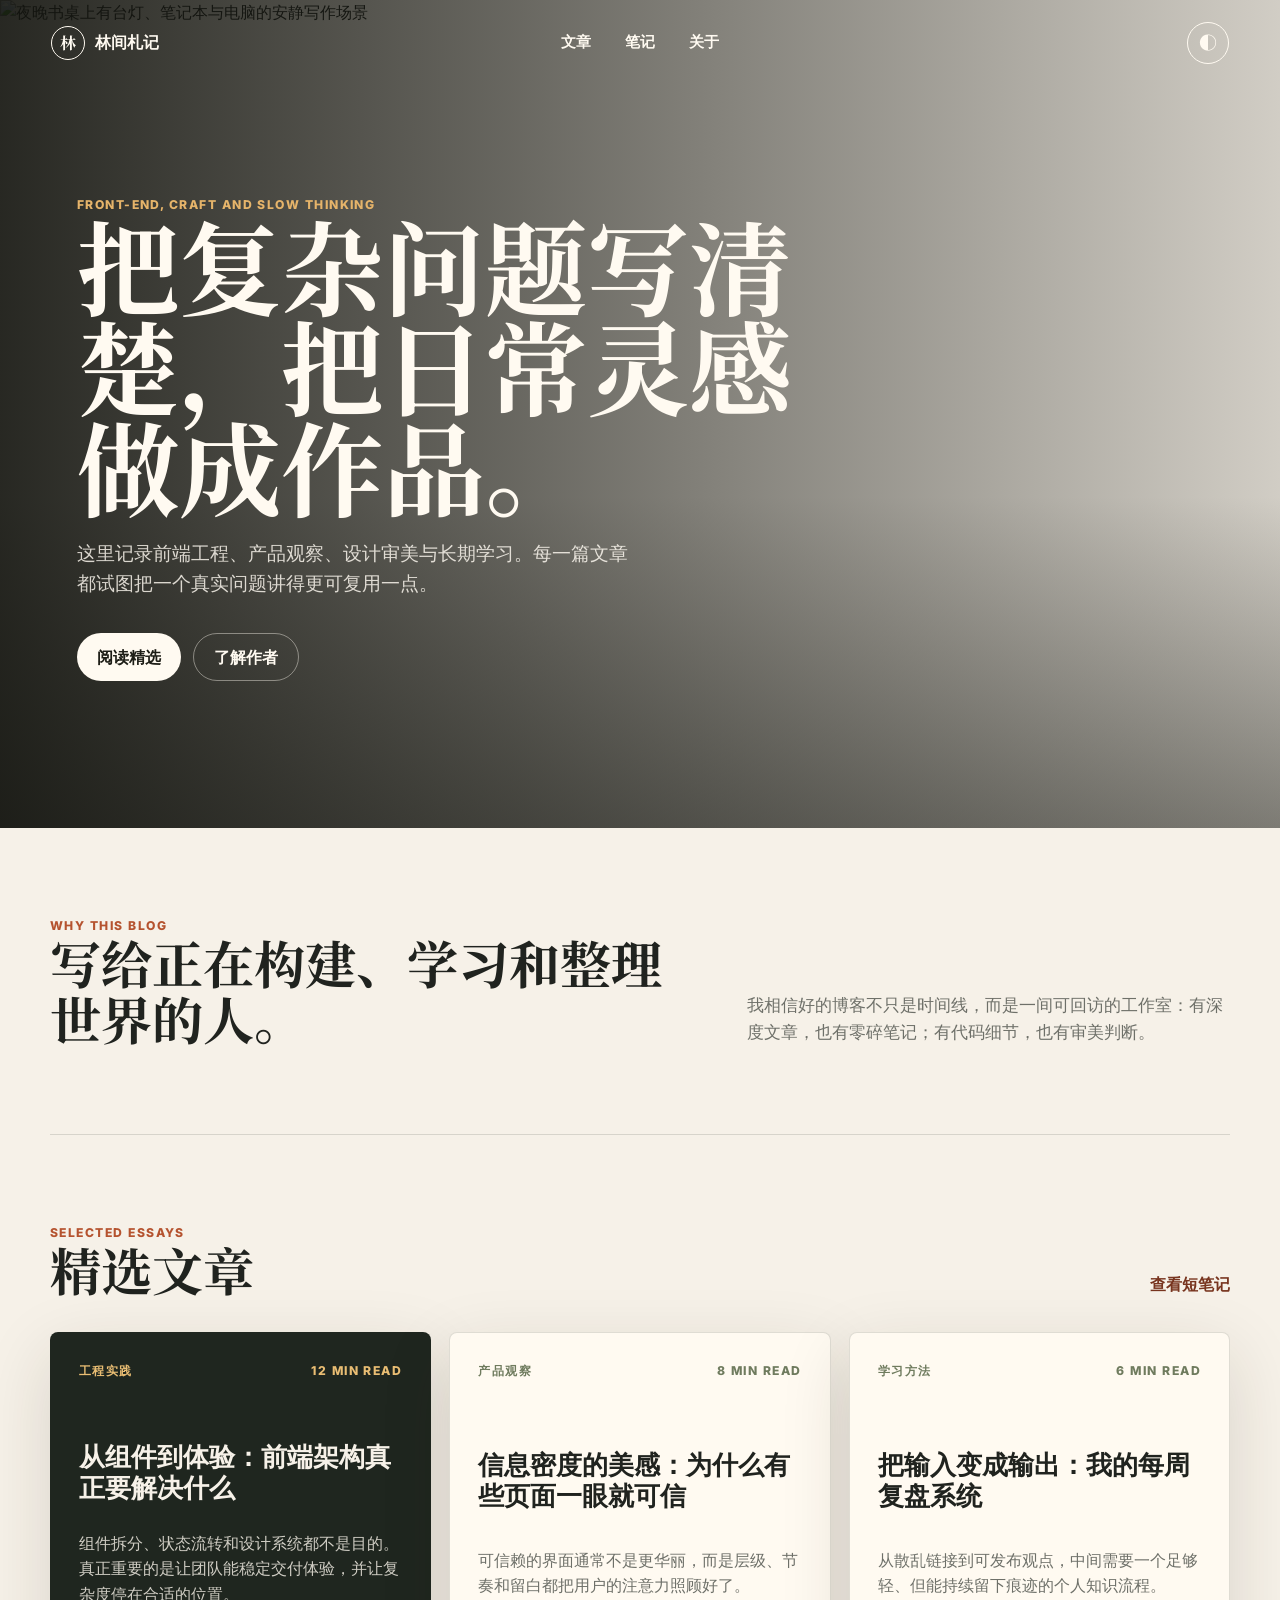
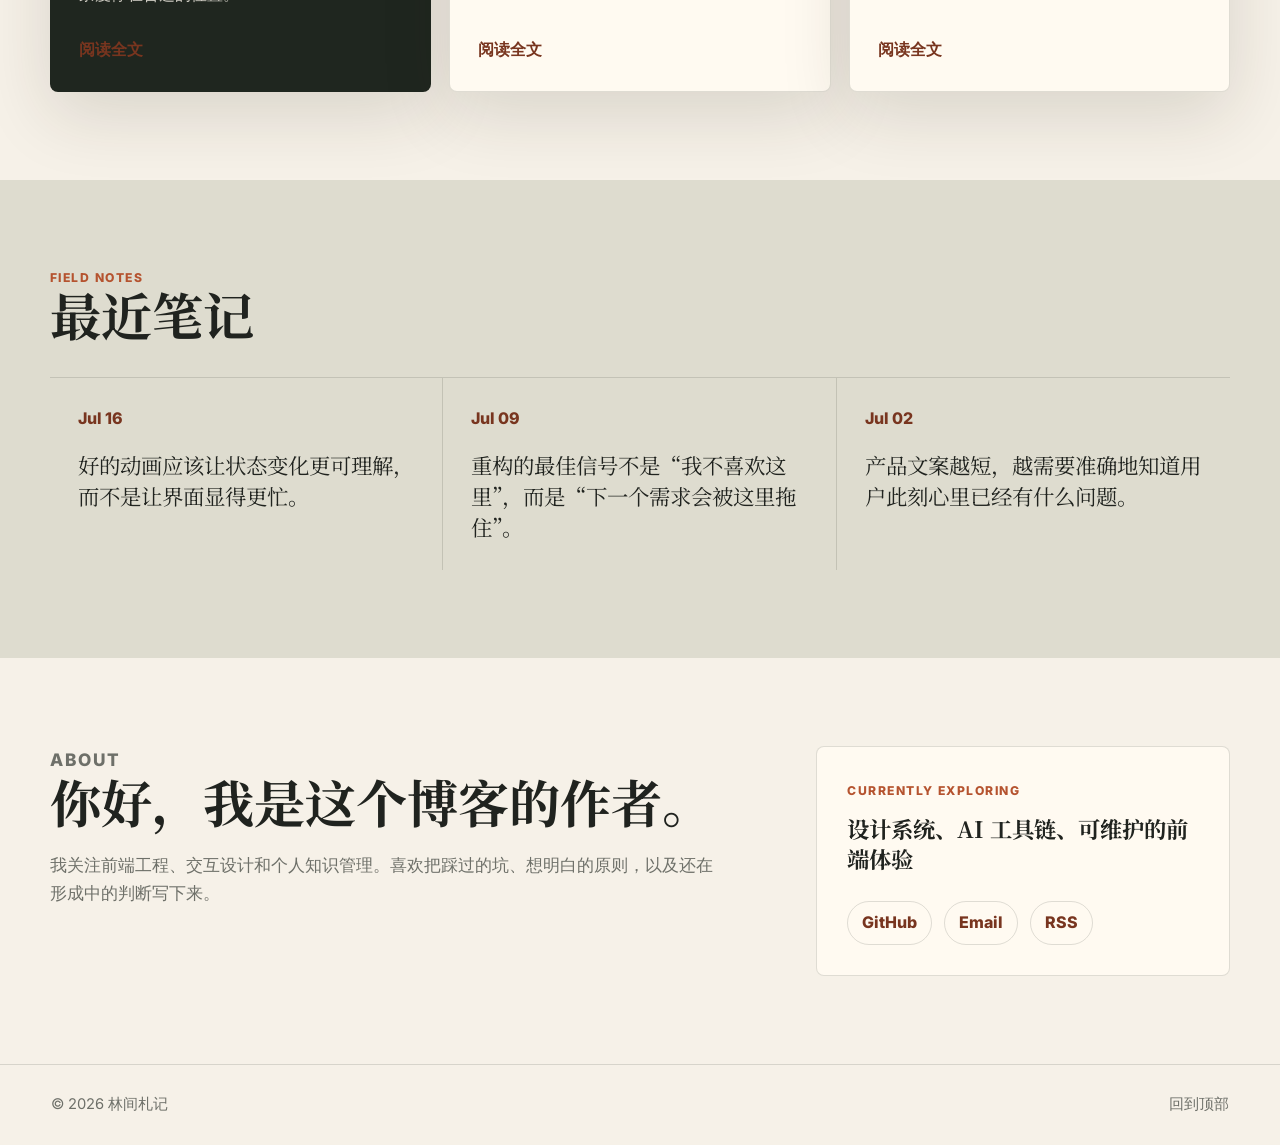
==== index.html @ b43767ec "Add blog homepage" ====
<!doctype html>
<html lang="zh-CN" data-theme="light">
  <head>
    <meta charset="UTF-8" />
    <meta name="viewport" content="width=device-width, initial-scale=1.0" />
    <meta name="description" content="&#19968;&#20010;&#20851;&#27880;&#21069;&#31471;&#12289;&#20135;&#21697;&#24605;&#32771;&#19982;&#38271;&#26399;&#20889;&#20316;&#30340;&#20010;&#20154;&#21338;&#23458;&#39318;&#39029;&#12290;" />
    <title>&#26519;&#38388;&#26413;&#35760; | &#20010;&#20154;&#21338;&#23458;</title>
    <link rel="preconnect" href="https://fonts.googleapis.com" />
    <link rel="preconnect" href="https://fonts.gstatic.com" crossorigin />
    <link href="https://fonts.googleapis.com/css2?family=Noto+Serif+SC:wght@500;700&family=Inter:wght@400;500;600;700;800&display=swap" rel="stylesheet" />
    <link rel="stylesheet" href="styles.css" />
  </head>
  <body>
    <header class="site-header">
      <a class="brand" href="#top" aria-label="&#36820;&#22238;&#39318;&#39029;">
        <span class="brand-mark">&#26519;</span>
        <span>&#26519;&#38388;&#26413;&#35760;</span>
      </a>
      <nav class="site-nav" aria-label="&#20027;&#23548;&#33322;">
        <a href="#writing">&#25991;&#31456;</a>
        <a href="#notes">&#31508;&#35760;</a>
        <a href="#about">&#20851;&#20110;</a>
      </nav>
      <button class="theme-toggle" type="button" aria-label="&#20999;&#25442;&#28145;&#27973;&#33394;&#20027;&#39064;">
        <span class="theme-icon" aria-hidden="true">&#9680;</span>
      </button>
    </header>

    <main id="top">
      <section class="hero" aria-labelledby="hero-title">
        <img class="hero-image" src="assets/hero-writing-studio.png" alt="&#22812;&#26202;&#20070;&#26700;&#19978;&#26377;&#21488;&#28783;&#12289;&#31508;&#35760;&#26412;&#19982;&#30005;&#33041;&#30340;&#23433;&#38745;&#20889;&#20316;&#22330;&#26223;" />
        <div class="hero-overlay"></div>
        <div class="hero-content">
          <p class="eyebrow">Front-end, craft and slow thinking</p>
          <h1 id="hero-title">&#25226;&#22797;&#26434;&#38382;&#39064;&#20889;&#28165;&#26970;&#65292;&#25226;&#26085;&#24120;&#28789;&#24863;&#20570;&#25104;&#20316;&#21697;&#12290;</h1>
          <p class="hero-copy">&#36825;&#37324;&#35760;&#24405;&#21069;&#31471;&#24037;&#31243;&#12289;&#20135;&#21697;&#35266;&#23519;&#12289;&#35774;&#35745;&#23457;&#32654;&#19982;&#38271;&#26399;&#23398;&#20064;&#12290;&#27599;&#19968;&#31687;&#25991;&#31456;&#37117;&#35797;&#22270;&#25226;&#19968;&#20010;&#30495;&#23454;&#38382;&#39064;&#35762;&#24471;&#26356;&#21487;&#22797;&#29992;&#19968;&#28857;&#12290;</p>
          <div class="hero-actions" aria-label="&#20027;&#35201;&#25805;&#20316;">
            <a class="button button-primary" href="#writing">&#38405;&#35835;&#31934;&#36873;</a>
            <a class="button button-secondary" href="#about">&#20102;&#35299;&#20316;&#32773;</a>
          </div>
        </div>
      </section>

      <section class="section intro-grid" aria-label="&#21338;&#23458;&#27010;&#35272;">
        <div>
          <p class="section-kicker">Why this blog</p>
          <h2>&#20889;&#32473;&#27491;&#22312;&#26500;&#24314;&#12289;&#23398;&#20064;&#21644;&#25972;&#29702;&#19990;&#30028;&#30340;&#20154;&#12290;</h2>
        </div>
        <p>&#25105;&#30456;&#20449;&#22909;&#30340;&#21338;&#23458;&#19981;&#21482;&#26159;&#26102;&#38388;&#32447;&#65292;&#32780;&#26159;&#19968;&#38388;&#21487;&#22238;&#35775;&#30340;&#24037;&#20316;&#23460;&#65306;&#26377;&#28145;&#24230;&#25991;&#31456;&#65292;&#20063;&#26377;&#38646;&#30862;&#31508;&#35760;&#65307;&#26377;&#20195;&#30721;&#32454;&#33410;&#65292;&#20063;&#26377;&#23457;&#32654;&#21028;&#26029;&#12290;</p>
      </section>

      <section class="section" id="writing" aria-labelledby="writing-title">
        <div class="section-heading">
          <div>
            <p class="section-kicker">Selected essays</p>
            <h2 id="writing-title">&#31934;&#36873;&#25991;&#31456;</h2>
          </div>
          <a class="text-link" href="#notes">&#26597;&#30475;&#30701;&#31508;&#35760;</a>
        </div>

        <div class="post-grid">
          <article class="post-card featured-post">
            <div class="post-meta"><span>&#24037;&#31243;&#23454;&#36341;</span><span>12 min read</span></div>
            <h3>&#20174;&#32452;&#20214;&#21040;&#20307;&#39564;&#65306;&#21069;&#31471;&#26550;&#26500;&#30495;&#27491;&#35201;&#35299;&#20915;&#20160;&#20040;</h3>
            <p>&#32452;&#20214;&#25286;&#20998;&#12289;&#29366;&#24577;&#27969;&#36716;&#21644;&#35774;&#35745;&#31995;&#32479;&#37117;&#19981;&#26159;&#30446;&#30340;&#12290;&#30495;&#27491;&#37325;&#35201;&#30340;&#26159;&#35753;&#22242;&#38431;&#33021;&#31283;&#23450;&#20132;&#20184;&#20307;&#39564;&#65292;&#24182;&#35753;&#22797;&#26434;&#24230;&#20572;&#22312;&#21512;&#36866;&#30340;&#20301;&#32622;&#12290;</p>
            <a href="#" aria-label="&#38405;&#35835;&#65306;&#20174;&#32452;&#20214;&#21040;&#20307;&#39564;">&#38405;&#35835;&#20840;&#25991;</a>
          </article>

          <article class="post-card">
            <div class="post-meta"><span>&#20135;&#21697;&#35266;&#23519;</span><span>8 min read</span></div>
            <h3>&#20449;&#24687;&#23494;&#24230;&#30340;&#32654;&#24863;&#65306;&#20026;&#20160;&#20040;&#26377;&#20123;&#39029;&#38754;&#19968;&#30524;&#23601;&#21487;&#20449;</h3>
            <p>&#21487;&#20449;&#36182;&#30340;&#30028;&#38754;&#36890;&#24120;&#19981;&#26159;&#26356;&#21326;&#20029;&#65292;&#32780;&#26159;&#23618;&#32423;&#12289;&#33410;&#22863;&#21644;&#30041;&#30333;&#37117;&#25226;&#29992;&#25143;&#30340;&#27880;&#24847;&#21147;&#29031;&#39038;&#22909;&#20102;&#12290;</p>
            <a href="#" aria-label="&#38405;&#35835;&#65306;&#20449;&#24687;&#23494;&#24230;&#30340;&#32654;&#24863;">&#38405;&#35835;&#20840;&#25991;</a>
          </article>

          <article class="post-card">
            <div class="post-meta"><span>&#23398;&#20064;&#26041;&#27861;</span><span>6 min read</span></div>
            <h3>&#25226;&#36755;&#20837;&#21464;&#25104;&#36755;&#20986;&#65306;&#25105;&#30340;&#27599;&#21608;&#22797;&#30424;&#31995;&#32479;</h3>
            <p>&#20174;&#25955;&#20081;&#38142;&#25509;&#21040;&#21487;&#21457;&#24067;&#35266;&#28857;&#65292;&#20013;&#38388;&#38656;&#35201;&#19968;&#20010;&#36275;&#22815;&#36731;&#12289;&#20294;&#33021;&#25345;&#32493;&#30041;&#19979;&#30165;&#36857;&#30340;&#20010;&#20154;&#30693;&#35782;&#27969;&#31243;&#12290;</p>
            <a href="#" aria-label="&#38405;&#35835;&#65306;&#25226;&#36755;&#20837;&#21464;&#25104;&#36755;&#20986;">&#38405;&#35835;&#20840;&#25991;</a>
          </article>
        </div>
      </section>

      <section class="section notes-band" id="notes" aria-labelledby="notes-title">
        <div class="section-heading"><div><p class="section-kicker">Field notes</p><h2 id="notes-title">&#26368;&#36817;&#31508;&#35760;</h2></div></div>
        <div class="notes-list">
          <article><time datetime="2026-07-16">Jul 16</time><p>&#22909;&#30340;&#21160;&#30011;&#24212;&#35813;&#35753;&#29366;&#24577;&#21464;&#21270;&#26356;&#21487;&#29702;&#35299;&#65292;&#32780;&#19981;&#26159;&#35753;&#30028;&#38754;&#26174;&#24471;&#26356;&#24537;&#12290;</p></article>
          <article><time datetime="2026-07-09">Jul 09</time><p>&#37325;&#26500;&#30340;&#26368;&#20339;&#20449;&#21495;&#19981;&#26159;&#8220;&#25105;&#19981;&#21916;&#27426;&#36825;&#37324;&#8221;&#65292;&#32780;&#26159;&#8220;&#19979;&#19968;&#20010;&#38656;&#27714;&#20250;&#34987;&#36825;&#37324;&#25302;&#20303;&#8221;&#12290;</p></article>
          <article><time datetime="2026-07-02">Jul 02</time><p>&#20135;&#21697;&#25991;&#26696;&#36234;&#30701;&#65292;&#36234;&#38656;&#35201;&#20934;&#30830;&#22320;&#30693;&#36947;&#29992;&#25143;&#27492;&#21051;&#24515;&#37324;&#24050;&#32463;&#26377;&#20160;&#20040;&#38382;&#39064;&#12290;</p></article>
        </div>
      </section>

      <section class="section about" id="about" aria-labelledby="about-title">
        <div>
          <p class="section-kicker">About</p>
          <h2 id="about-title">&#20320;&#22909;&#65292;&#25105;&#26159;&#36825;&#20010;&#21338;&#23458;&#30340;&#20316;&#32773;&#12290;</h2>
          <p>&#25105;&#20851;&#27880;&#21069;&#31471;&#24037;&#31243;&#12289;&#20132;&#20114;&#35774;&#35745;&#21644;&#20010;&#20154;&#30693;&#35782;&#31649;&#29702;&#12290;&#21916;&#27426;&#25226;&#36393;&#36807;&#30340;&#22353;&#12289;&#24819;&#26126;&#30333;&#30340;&#21407;&#21017;&#65292;&#20197;&#21450;&#36824;&#22312;&#24418;&#25104;&#20013;&#30340;&#21028;&#26029;&#20889;&#19979;&#26469;&#12290;</p>
        </div>
        <aside class="profile-panel" aria-label="&#20316;&#32773;&#20449;&#24687;">
          <div><span class="profile-label">Currently exploring</span><strong>&#35774;&#35745;&#31995;&#32479;&#12289;AI &#24037;&#20855;&#38142;&#12289;&#21487;&#32500;&#25252;&#30340;&#21069;&#31471;&#20307;&#39564;</strong></div>
          <div class="social-row"><a href="#">GitHub</a><a href="#">Email</a><a href="#">RSS</a></div>
        </aside>
      </section>
    </main>

    <footer class="site-footer"><span>&copy; 2026 &#26519;&#38388;&#26413;&#35760;</span><a href="#top">&#22238;&#21040;&#39030;&#37096;</a></footer>
    <script src="script.js"></script>
  </body>
</html>
---- styles.css ----
:root {
  color-scheme: light;
  --bg: #f6f1e8;
  --surface: #fffaf1;
  --surface-strong: #1f261f;
  --text: #20231f;
  --muted: #6e7069;
  --line: rgba(32, 35, 31, 0.14);
  --accent: #b5532f;
  --accent-strong: #78351f;
  --sage: #6f7b5e;
  --gold: #c3974b;
  --shadow: 0 22px 70px rgba(44, 34, 22, 0.14);
  --font-sans: Inter, system-ui, -apple-system, BlinkMacSystemFont, "Segoe UI", sans-serif;
  --font-serif: "Noto Serif SC", "Songti SC", serif;
}

[data-theme="dark"] {
  color-scheme: dark;
  --bg: #151711;
  --surface: #20231b;
  --surface-strong: #f7efdf;
  --text: #f4efe5;
  --muted: #b5b0a5;
  --line: rgba(244, 239, 229, 0.16);
  --accent: #e08658;
  --accent-strong: #f0b384;
  --sage: #9baa84;
  --gold: #d8b161;
  --shadow: 0 22px 70px rgba(0, 0, 0, 0.34);
}

* { box-sizing: border-box; }
html { scroll-behavior: smooth; }
body {
  margin: 0;
  background: var(--bg);
  color: var(--text);
  font-family: var(--font-sans);
  line-height: 1.6;
}
a { color: inherit; text-decoration: none; }

.site-header {
  position: fixed;
  top: 0;
  left: 0;
  z-index: 20;
  display: grid;
  grid-template-columns: 1fr auto 1fr;
  align-items: center;
  width: 100%;
  padding: 22px clamp(20px, 4vw, 56px);
  color: #fffaf1;
  transition: background 180ms ease, border-color 180ms ease, color 180ms ease;
}
.site-header.is-scrolled {
  background: color-mix(in srgb, var(--bg) 88%, transparent);
  border-bottom: 1px solid var(--line);
  color: var(--text);
  backdrop-filter: blur(18px);
}
.brand, .site-nav, .theme-toggle { display: inline-flex; align-items: center; }
.brand { gap: 10px; font-weight: 800; letter-spacing: 0; }
.brand-mark {
  display: grid;
  width: 34px;
  height: 34px;
  place-items: center;
  border: 1px solid currentColor;
  border-radius: 50%;
  font-family: var(--font-serif);
  font-weight: 700;
}
.site-nav {
  gap: clamp(18px, 3vw, 34px);
  justify-self: center;
  font-size: 0.92rem;
  font-weight: 600;
}
.site-nav a, .text-link, .post-card a, .site-footer a { text-underline-offset: 5px; }
.site-nav a:hover, .text-link:hover, .post-card a:hover, .site-footer a:hover { text-decoration: underline; }
.theme-toggle {
  justify-self: end;
  justify-content: center;
  width: 42px;
  height: 42px;
  border: 1px solid currentColor;
  border-radius: 50%;
  background: transparent;
  color: inherit;
  cursor: pointer;
}
.theme-icon { font-size: 1.1rem; }

.hero {
  position: relative;
  min-height: 92vh;
  display: grid;
  align-items: center;
  overflow: hidden;
  padding: 128px clamp(20px, 6vw, 84px) 80px;
}
.hero-image, .hero-overlay { position: absolute; inset: 0; }
.hero-image { width: 100%; height: 100%; object-fit: cover; }
.hero-overlay {
  background:
    linear-gradient(90deg, rgba(17, 18, 13, 0.9), rgba(17, 18, 13, 0.62) 40%, rgba(17, 18, 13, 0.16)),
    linear-gradient(0deg, rgba(17, 18, 13, 0.44), transparent 40%);
}
.hero-content {
  position: relative;
  z-index: 1;
  width: min(760px, 100%);
  color: #fffaf1;
}
.eyebrow, .section-kicker, .post-meta, .profile-label {
  margin: 0;
  color: var(--accent);
  font-size: 0.76rem;
  font-weight: 800;
  letter-spacing: 0.12em;
  text-transform: uppercase;
}
.hero .eyebrow { color: #e6b46a; }
h1, h2, h3, p { margin-top: 0; }
h1 {
  max-width: 720px;
  margin-bottom: 24px;
  font-family: var(--font-serif);
  font-size: clamp(3rem, 8vw, 6.8rem);
  line-height: 0.98;
  letter-spacing: 0;
}
h2 {
  margin-bottom: 0;
  font-family: var(--font-serif);
  font-size: clamp(2rem, 4vw, 3.6rem);
  line-height: 1.08;
  letter-spacing: 0;
}
h3 {
  margin-bottom: 14px;
  font-size: clamp(1.25rem, 2vw, 1.8rem);
  line-height: 1.2;
  letter-spacing: 0;
}
.hero-copy {
  max-width: 560px;
  margin-bottom: 34px;
  color: rgba(255, 250, 241, 0.82);
  font-size: clamp(1rem, 1.8vw, 1.18rem);
}
.hero-actions { display: flex; flex-wrap: wrap; gap: 12px; }
.button {
  display: inline-flex;
  min-height: 48px;
  align-items: center;
  justify-content: center;
  border-radius: 999px;
  padding: 0 20px;
  font-weight: 800;
}
.button-primary { background: #fffaf1; color: #1d1d16; }
.button-secondary { border: 1px solid rgba(255, 250, 241, 0.42); color: #fffaf1; }

.section {
  width: min(1180px, calc(100% - 40px));
  margin: 0 auto;
  padding: 88px 0;
}
.intro-grid {
  display: grid;
  grid-template-columns: minmax(0, 0.9fr) minmax(280px, 0.7fr);
  gap: clamp(28px, 6vw, 80px);
  align-items: end;
  border-bottom: 1px solid var(--line);
}
.intro-grid p:last-child, .about p {
  margin-bottom: 0;
  color: var(--muted);
  font-size: 1.08rem;
}
.section-heading {
  display: flex;
  align-items: end;
  justify-content: space-between;
  gap: 24px;
  margin-bottom: 34px;
}
.text-link { color: var(--accent-strong); font-weight: 800; }
.post-grid { display: grid; grid-template-columns: repeat(3, minmax(0, 1fr)); gap: 18px; }
.post-card {
  display: flex;
  min-height: 360px;
  flex-direction: column;
  justify-content: space-between;
  border: 1px solid var(--line);
  border-radius: 8px;
  padding: 28px;
  background: var(--surface);
  box-shadow: var(--shadow);
}
.featured-post { background: var(--surface-strong); color: var(--bg); }
.post-meta {
  display: flex;
  justify-content: space-between;
  gap: 16px;
  margin-bottom: 48px;
  color: var(--sage);
}
.featured-post .post-meta, .featured-post a { color: #e9bd73; }
.post-card p { color: var(--muted); }
.featured-post p { color: color-mix(in srgb, var(--bg) 82%, transparent); }
.post-card a { color: var(--accent-strong); font-weight: 800; }

.notes-band {
  width: 100%;
  max-width: none;
  padding-inline: max(20px, calc((100vw - 1180px) / 2));
  background: color-mix(in srgb, var(--sage) 18%, var(--bg));
}
.notes-list { display: grid; grid-template-columns: repeat(3, minmax(0, 1fr)); border-top: 1px solid var(--line); }
.notes-list article { min-height: 190px; padding: 28px; border-right: 1px solid var(--line); }
.notes-list article:last-child { border-right: 0; }
.notes-list time { display: block; margin-bottom: 18px; color: var(--accent-strong); font-weight: 800; }
.notes-list p { margin-bottom: 0; font-family: var(--font-serif); font-size: 1.34rem; line-height: 1.45; }

.about {
  display: grid;
  grid-template-columns: minmax(0, 0.9fr) minmax(320px, 0.55fr);
  gap: clamp(28px, 7vw, 92px);
  align-items: start;
}
.about h2 { margin-bottom: 22px; }
.profile-panel {
  display: grid;
  gap: 28px;
  border: 1px solid var(--line);
  border-radius: 8px;
  padding: 30px;
  background: var(--surface);
}
.profile-panel strong {
  display: block;
  margin-top: 10px;
  font-family: var(--font-serif);
  font-size: 1.4rem;
  line-height: 1.35;
}
.social-row { display: flex; flex-wrap: wrap; gap: 12px; }
.social-row a {
  border: 1px solid var(--line);
  border-radius: 999px;
  padding: 8px 14px;
  color: var(--accent-strong);
  font-weight: 800;
}
.site-footer {
  display: flex;
  justify-content: space-between;
  gap: 20px;
  border-top: 1px solid var(--line);
  padding: 28px clamp(20px, 4vw, 56px);
  color: var(--muted);
  font-size: 0.92rem;
}

@media (max-width: 860px) {
  .site-header { grid-template-columns: 1fr auto; }
  .site-nav { display: none; }
  .hero { min-height: 860px; align-items: end; }
  .hero-overlay {
    background:
      linear-gradient(180deg, rgba(17, 18, 13, 0.18), rgba(17, 18, 13, 0.92) 58%),
      linear-gradient(90deg, rgba(17, 18, 13, 0.72), transparent);
  }
  .intro-grid, .about, .post-grid, .notes-list { grid-template-columns: 1fr; }
  .section { padding: 64px 0; }
  .section-heading { align-items: start; flex-direction: column; }
  .post-card { min-height: 300px; }
  .notes-list article { border-right: 0; border-bottom: 1px solid var(--line); }
  .notes-list article:last-child { border-bottom: 0; }
}

@media (max-width: 560px) {
  .brand span:last-child { display: none; }
  .hero { min-height: 780px; padding-inline: 20px; }
  h1 { font-size: clamp(2.6rem, 14vw, 4.2rem); }
  .button { width: 100%; }
  .site-footer { flex-direction: column; }
}
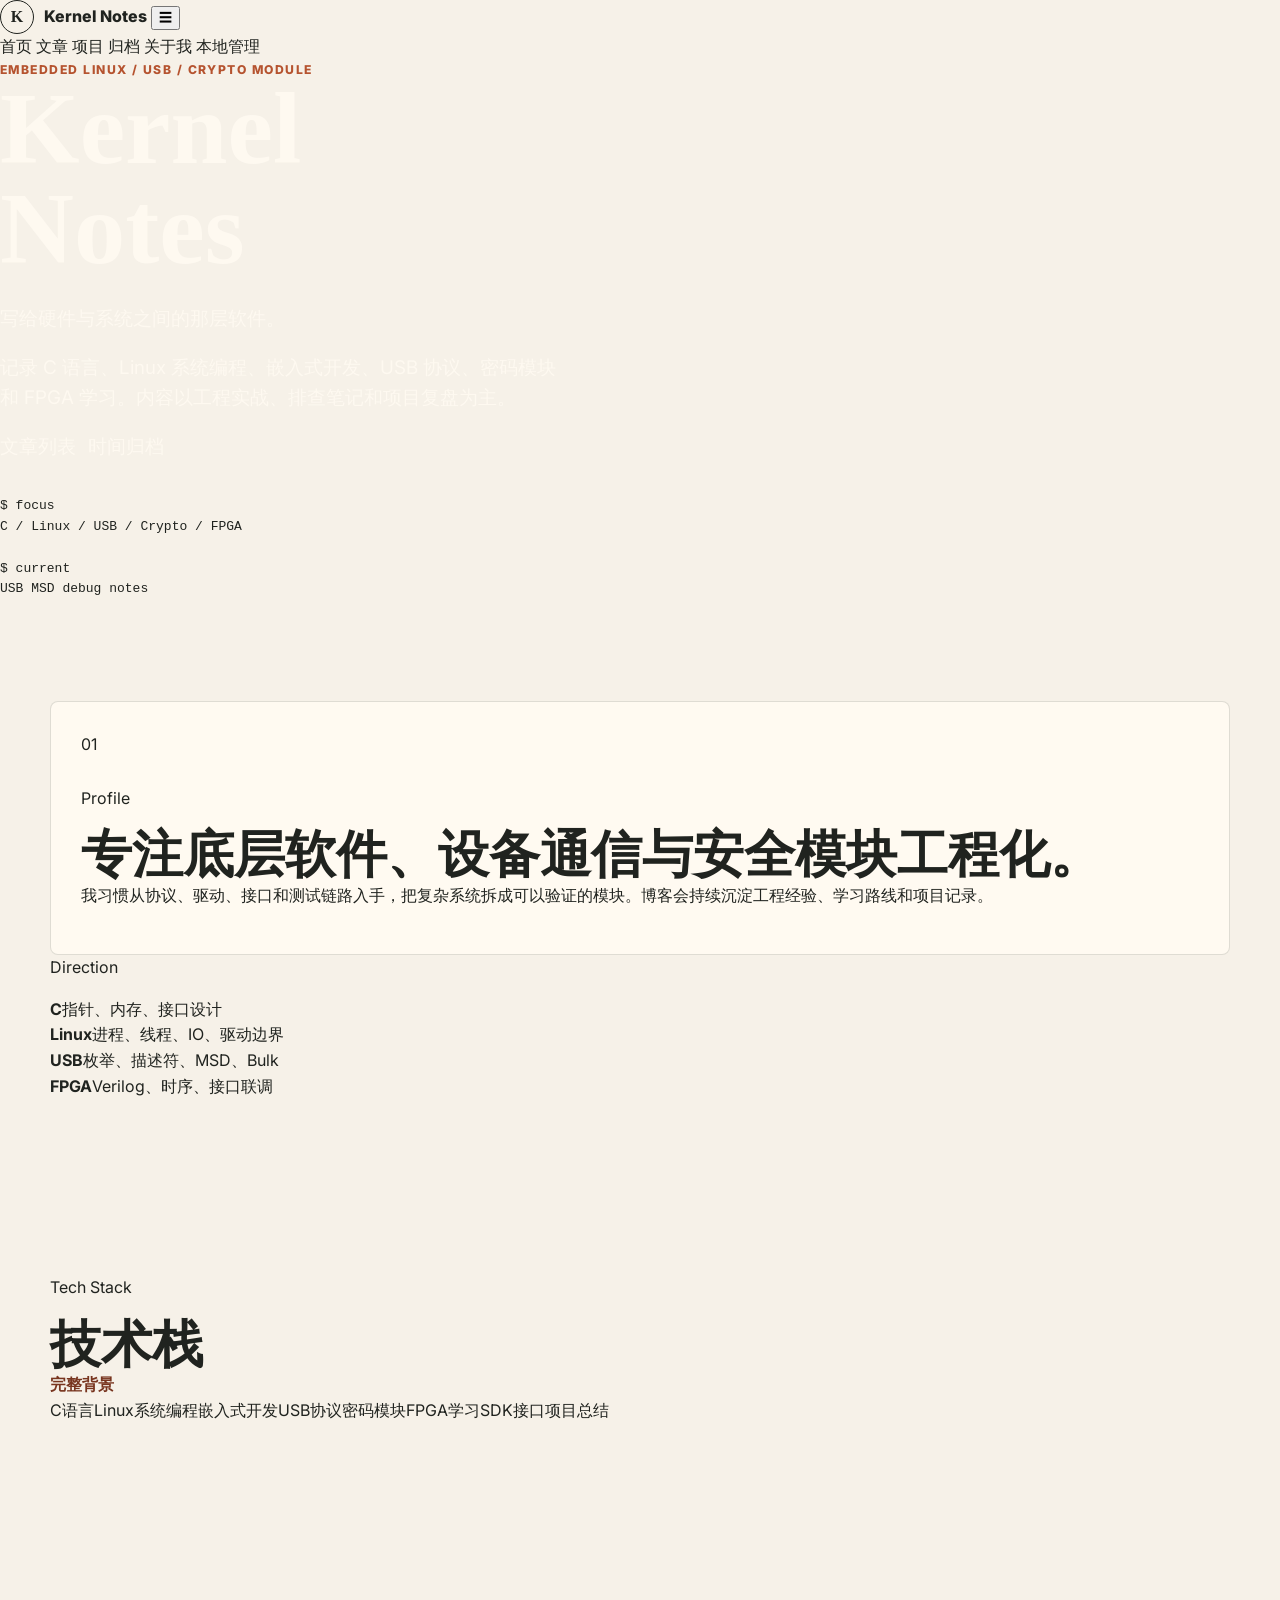
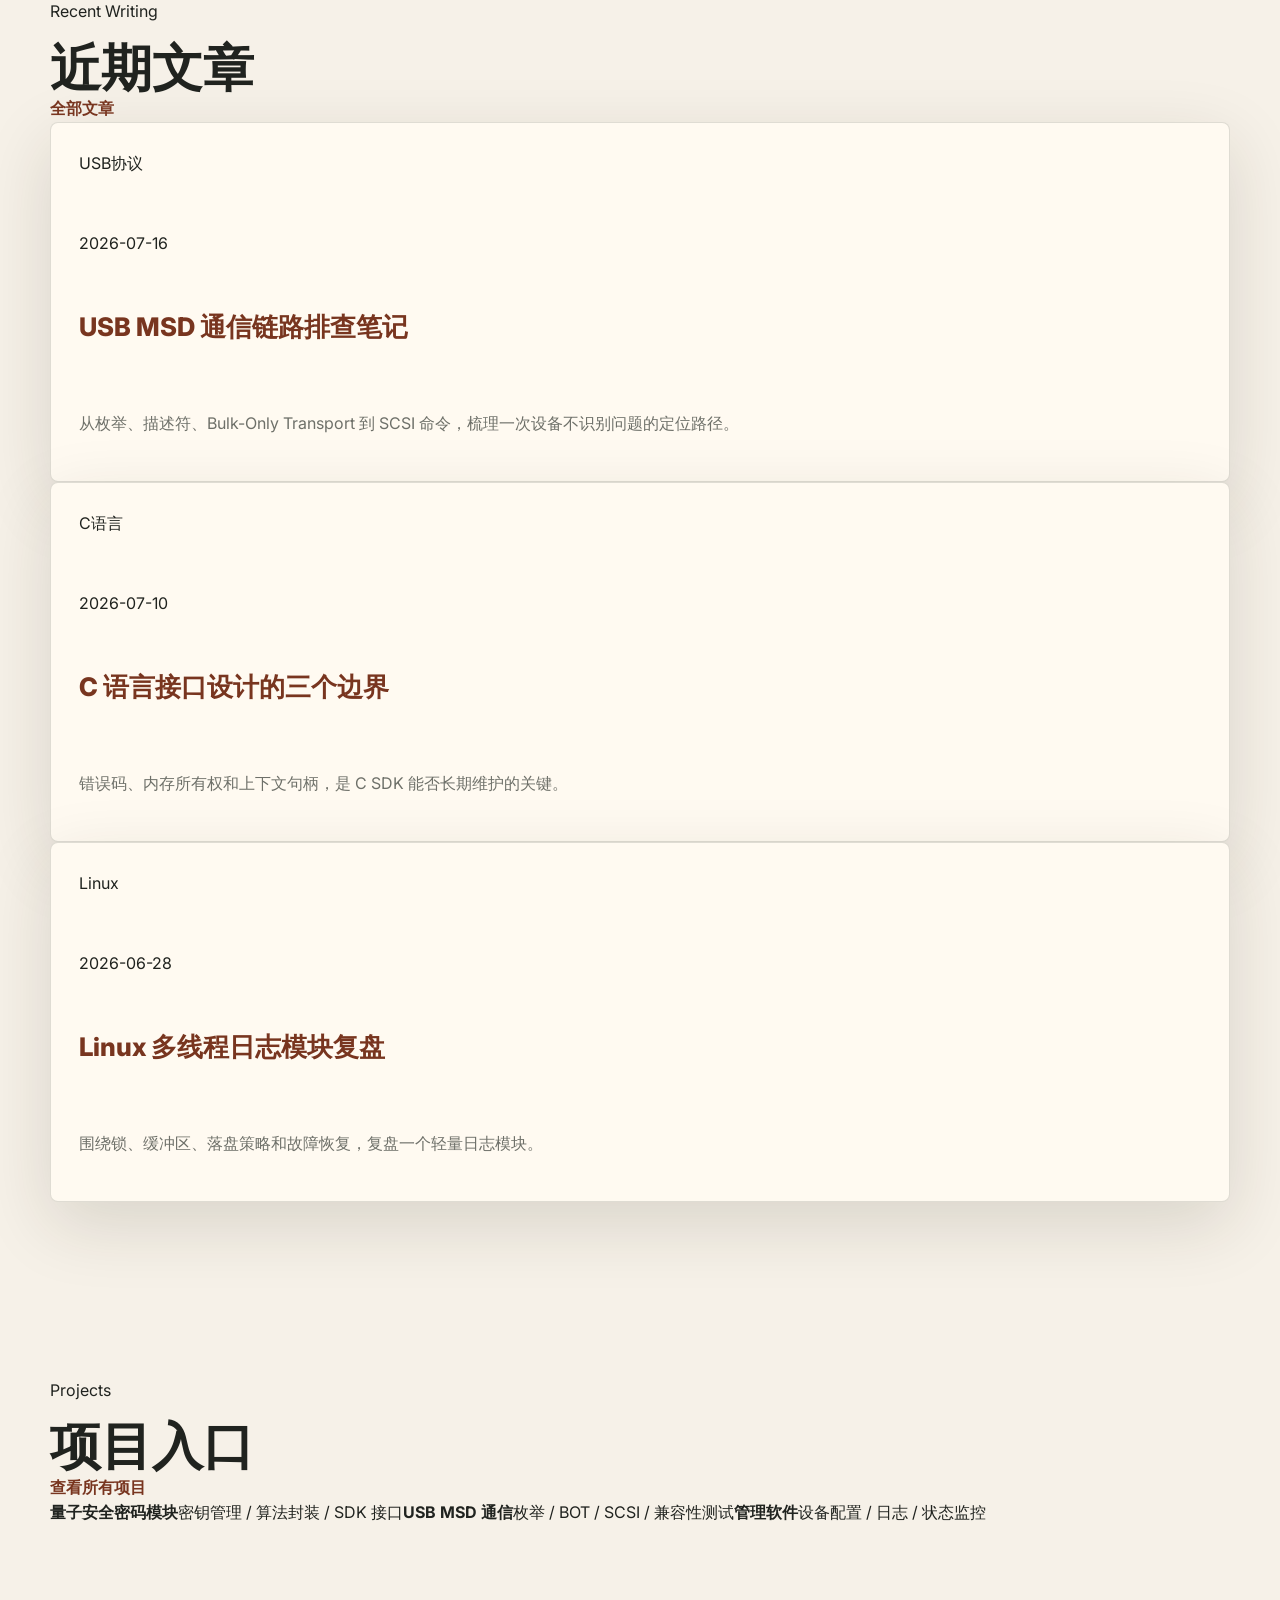
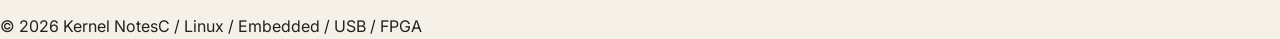
==== commit 785f03aa: "Refine technical blog homepage" ====
--- a/index.html
+++ b/index.html
@@ -1,110 +1,91 @@
 <!doctype html>
-<html lang="zh-CN" data-theme="light">
-  <head>
-    <meta charset="UTF-8" />
-    <meta name="viewport" content="width=device-width, initial-scale=1.0" />
-    <meta name="description" content="&#19968;&#20010;&#20851;&#27880;&#21069;&#31471;&#12289;&#20135;&#21697;&#24605;&#32771;&#19982;&#38271;&#26399;&#20889;&#20316;&#30340;&#20010;&#20154;&#21338;&#23458;&#39318;&#39029;&#12290;" />
-    <title>&#26519;&#38388;&#26413;&#35760; | &#20010;&#20154;&#21338;&#23458;</title>
-    <link rel="preconnect" href="https://fonts.googleapis.com" />
-    <link rel="preconnect" href="https://fonts.gstatic.com" crossorigin />
-    <link href="https://fonts.googleapis.com/css2?family=Noto+Serif+SC:wght@500;700&family=Inter:wght@400;500;600;700;800&display=swap" rel="stylesheet" />
-    <link rel="stylesheet" href="styles.css" />
-  </head>
-  <body>
-    <header class="site-header">
-      <a class="brand" href="#top" aria-label="&#36820;&#22238;&#39318;&#39029;">
-        <span class="brand-mark">&#26519;</span>
-        <span>&#26519;&#38388;&#26413;&#35760;</span>
-      </a>
-      <nav class="site-nav" aria-label="&#20027;&#23548;&#33322;">
-        <a href="#writing">&#25991;&#31456;</a>
-        <a href="#notes">&#31508;&#35760;</a>
-        <a href="#about">&#20851;&#20110;</a>
-      </nav>
-      <button class="theme-toggle" type="button" aria-label="&#20999;&#25442;&#28145;&#27973;&#33394;&#20027;&#39064;">
-        <span class="theme-icon" aria-hidden="true">&#9680;</span>
-      </button>
-    </header>
+<html lang="zh-CN">
+<head>
+  <meta charset="UTF-8" />
+  <meta name="viewport" content="width=device-width, initial-scale=1.0" />
+  <meta name="description" content="&#25216;&#26415;&#22411;&#20010;&#20154;&#21338;&#23458;&#65292;&#35760;&#24405; C&#35821;&#35328;&#12289;Linux&#31995;&#32479;&#32534;&#31243;&#12289;&#23884;&#20837;&#24335;&#24320;&#21457;&#12289;USB&#21327;&#35758;&#12289;&#23494;&#30721;&#27169;&#22359;&#19982; FPGA &#23398;&#20064;&#12290;" />
+  <title>Kernel Notes | &#25216;&#26415;&#22411;&#20010;&#20154;&#21338;&#23458;</title>
+  <link rel="preconnect" href="https://fonts.googleapis.com" />
+  <link rel="preconnect" href="https://fonts.gstatic.com" crossorigin />
+  <link href="https://fonts.googleapis.com/css2?family=Inter:wght@400;500;600;700;800&family=JetBrains+Mono:wght@400;500;700&display=swap" rel="stylesheet" />
+  <link rel="stylesheet" href="styles.css" />
+</head>
+<body>
+  <header class="topbar">
+    <a class="brand" href="index.html" aria-label="Kernel Notes &#39318;&#39029;"><span class="brand-mark">K</span><span>Kernel Notes</span></a>
+    <button class="nav-toggle" type="button" aria-label="&#25171;&#24320;&#23548;&#33322;" data-nav-toggle>&#9776;</button>
+    <nav class="nav" data-nav>
+      <a class="active" href="index.html">&#39318;&#39029;</a>
+      <a href="articles.html">&#25991;&#31456;</a>
+      <a href="projects.html">&#39033;&#30446;</a>
+      <a href="archive.html">&#24402;&#26723;</a>
+      <a href="about.html">&#20851;&#20110;&#25105;</a>
+      <a href="manage.html">&#26412;&#22320;&#31649;&#29702;</a>
+    </nav>
+  </header>
 
-    <main id="top">
-      <section class="hero" aria-labelledby="hero-title">
-        <img class="hero-image" src="assets/hero-writing-studio.png" alt="&#22812;&#26202;&#20070;&#26700;&#19978;&#26377;&#21488;&#28783;&#12289;&#31508;&#35760;&#26412;&#19982;&#30005;&#33041;&#30340;&#23433;&#38745;&#20889;&#20316;&#22330;&#26223;" />
-        <div class="hero-overlay"></div>
-        <div class="hero-content">
-          <p class="eyebrow">Front-end, craft and slow thinking</p>
-          <h1 id="hero-title">&#25226;&#22797;&#26434;&#38382;&#39064;&#20889;&#28165;&#26970;&#65292;&#25226;&#26085;&#24120;&#28789;&#24863;&#20570;&#25104;&#20316;&#21697;&#12290;</h1>
-          <p class="hero-copy">&#36825;&#37324;&#35760;&#24405;&#21069;&#31471;&#24037;&#31243;&#12289;&#20135;&#21697;&#35266;&#23519;&#12289;&#35774;&#35745;&#23457;&#32654;&#19982;&#38271;&#26399;&#23398;&#20064;&#12290;&#27599;&#19968;&#31687;&#25991;&#31456;&#37117;&#35797;&#22270;&#25226;&#19968;&#20010;&#30495;&#23454;&#38382;&#39064;&#35762;&#24471;&#26356;&#21487;&#22797;&#29992;&#19968;&#28857;&#12290;</p>
-          <div class="hero-actions" aria-label="&#20027;&#35201;&#25805;&#20316;">
-            <a class="button button-primary" href="#writing">&#38405;&#35835;&#31934;&#36873;</a>
-            <a class="button button-secondary" href="#about">&#20102;&#35299;&#20316;&#32773;</a>
-          </div>
+  <main>
+    <section class="hero-shell blog-intro">
+      <div class="hero-copy">
+        <p class="eyebrow">Embedded Linux / USB / Crypto Module</p>
+        <h1>Kernel Notes</h1>
+        <p class="intro-line">&#20889;&#32473;&#30828;&#20214;&#19982;&#31995;&#32479;&#20043;&#38388;&#30340;&#37027;&#23618;&#36719;&#20214;&#12290;</p>
+        <p>&#35760;&#24405; C &#35821;&#35328;&#12289;Linux &#31995;&#32479;&#32534;&#31243;&#12289;&#23884;&#20837;&#24335;&#24320;&#21457;&#12289;USB &#21327;&#35758;&#12289;&#23494;&#30721;&#27169;&#22359;&#21644; FPGA &#23398;&#20064;&#12290;&#20869;&#23481;&#20197;&#24037;&#31243;&#23454;&#25112;&#12289;&#25490;&#26597;&#31508;&#35760;&#21644;&#39033;&#30446;&#22797;&#30424;&#20026;&#20027;&#12290;</p>
+        <div class="hero-actions compact-actions">
+          <a class="btn primary" href="articles.html">&#25991;&#31456;&#21015;&#34920;</a>
+          <a class="btn ghost" href="archive.html">&#26102;&#38388;&#24402;&#26723;</a>
         </div>
-      </section>
+      </div>
+      <aside class="terminal-card compact-terminal" aria-label="&#20010;&#20154;&#25216;&#26415;&#27010;&#35272;">
+        <div class="terminal-bar"><span></span><span></span><span></span></div>
+        <pre><code>$ focus
+C / Linux / USB / Crypto / FPGA
 
-      <section class="section intro-grid" aria-label="&#21338;&#23458;&#27010;&#35272;">
+$ current
+USB MSD debug notes</code></pre>
+      </aside>
+    </section>
+
+    <section class="section grid-2">
+      <div class="panel profile-panel">
+        <div class="avatar" aria-hidden="true">01</div>
         <div>
-          <p class="section-kicker">Why this blog</p>
-          <h2>&#20889;&#32473;&#27491;&#22312;&#26500;&#24314;&#12289;&#23398;&#20064;&#21644;&#25972;&#29702;&#19990;&#30028;&#30340;&#20154;&#12290;</h2>
+          <p class="kicker">Profile</p>
+          <h2>&#19987;&#27880;&#24213;&#23618;&#36719;&#20214;&#12289;&#35774;&#22791;&#36890;&#20449;&#19982;&#23433;&#20840;&#27169;&#22359;&#24037;&#31243;&#21270;&#12290;</h2>
+          <p>&#25105;&#20064;&#24815;&#20174;&#21327;&#35758;&#12289;&#39537;&#21160;&#12289;&#25509;&#21475;&#21644;&#27979;&#35797;&#38142;&#36335;&#20837;&#25163;&#65292;&#25226;&#22797;&#26434;&#31995;&#32479;&#25286;&#25104;&#21487;&#20197;&#39564;&#35777;&#30340;&#27169;&#22359;&#12290;&#21338;&#23458;&#20250;&#25345;&#32493;&#27785;&#28096;&#24037;&#31243;&#32463;&#39564;&#12289;&#23398;&#20064;&#36335;&#32447;&#21644;&#39033;&#30446;&#35760;&#24405;&#12290;</p>
         </div>
-        <p>&#25105;&#30456;&#20449;&#22909;&#30340;&#21338;&#23458;&#19981;&#21482;&#26159;&#26102;&#38388;&#32447;&#65292;&#32780;&#26159;&#19968;&#38388;&#21487;&#22238;&#35775;&#30340;&#24037;&#20316;&#23460;&#65306;&#26377;&#28145;&#24230;&#25991;&#31456;&#65292;&#20063;&#26377;&#38646;&#30862;&#31508;&#35760;&#65307;&#26377;&#20195;&#30721;&#32454;&#33410;&#65292;&#20063;&#26377;&#23457;&#32654;&#21028;&#26029;&#12290;</p>
-      </section>
+      </div>
+      <div class="panel direction-panel">
+        <p class="kicker">Direction</p>
+        <div class="metric-grid">
+          <div><strong>C</strong><span>&#25351;&#38024;&#12289;&#20869;&#23384;&#12289;&#25509;&#21475;&#35774;&#35745;</span></div>
+          <div><strong>Linux</strong><span>&#36827;&#31243;&#12289;&#32447;&#31243;&#12289;IO&#12289;&#39537;&#21160;&#36793;&#30028;</span></div>
+          <div><strong>USB</strong><span>&#26522;&#20030;&#12289;&#25551;&#36848;&#31526;&#12289;MSD&#12289;Bulk</span></div>
+          <div><strong>FPGA</strong><span>Verilog&#12289;&#26102;&#24207;&#12289;&#25509;&#21475;&#32852;&#35843;</span></div>
+        </div>
+      </div>
+    </section>
 
-      <section class="section" id="writing" aria-labelledby="writing-title">
-        <div class="section-heading">
-          <div>
-            <p class="section-kicker">Selected essays</p>
-            <h2 id="writing-title">&#31934;&#36873;&#25991;&#31456;</h2>
-          </div>
-          <a class="text-link" href="#notes">&#26597;&#30475;&#30701;&#31508;&#35760;</a>
-        </div>
+    <section class="section">
+      <div class="section-head"><div><p class="kicker">Tech Stack</p><h2>&#25216;&#26415;&#26632;</h2></div><a class="text-link" href="about.html">&#23436;&#25972;&#32972;&#26223;</a></div>
+      <div class="tag-cloud large"><a href="articles.html?category=C">C&#35821;&#35328;</a><a href="articles.html?category=Linux">Linux&#31995;&#32479;&#32534;&#31243;</a><a href="articles.html?category=Embedded">&#23884;&#20837;&#24335;&#24320;&#21457;</a><a href="articles.html?category=USB">USB&#21327;&#35758;</a><a href="articles.html?category=Crypto">&#23494;&#30721;&#27169;&#22359;</a><a href="articles.html?category=FPGA">FPGA&#23398;&#20064;</a><a href="articles.html?tag=SDK">SDK&#25509;&#21475;</a><a href="articles.html?tag=Project">&#39033;&#30446;&#24635;&#32467;</a></div>
+    </section>
 
-        <div class="post-grid">
-          <article class="post-card featured-post">
-            <div class="post-meta"><span>&#24037;&#31243;&#23454;&#36341;</span><span>12 min read</span></div>
-            <h3>&#20174;&#32452;&#20214;&#21040;&#20307;&#39564;&#65306;&#21069;&#31471;&#26550;&#26500;&#30495;&#27491;&#35201;&#35299;&#20915;&#20160;&#20040;</h3>
-            <p>&#32452;&#20214;&#25286;&#20998;&#12289;&#29366;&#24577;&#27969;&#36716;&#21644;&#35774;&#35745;&#31995;&#32479;&#37117;&#19981;&#26159;&#30446;&#30340;&#12290;&#30495;&#27491;&#37325;&#35201;&#30340;&#26159;&#35753;&#22242;&#38431;&#33021;&#31283;&#23450;&#20132;&#20184;&#20307;&#39564;&#65292;&#24182;&#35753;&#22797;&#26434;&#24230;&#20572;&#22312;&#21512;&#36866;&#30340;&#20301;&#32622;&#12290;</p>
-            <a href="#" aria-label="&#38405;&#35835;&#65306;&#20174;&#32452;&#20214;&#21040;&#20307;&#39564;">&#38405;&#35835;&#20840;&#25991;</a>
-          </article>
+    <section class="section">
+      <div class="section-head"><div><p class="kicker">Recent Writing</p><h2>&#36817;&#26399;&#25991;&#31456;</h2></div><a class="text-link" href="articles.html">&#20840;&#37096;&#25991;&#31456;</a></div>
+      <div class="card-grid">
+        <article class="post-card featured"><span class="pill">USB&#21327;&#35758;</span><time>2026-07-16</time><h3><a href="article-usb-msd.html">USB MSD &#36890;&#20449;&#38142;&#36335;&#25490;&#26597;&#31508;&#35760;</a></h3><p>&#20174;&#26522;&#20030;&#12289;&#25551;&#36848;&#31526;&#12289;Bulk-Only Transport &#21040; SCSI &#21629;&#20196;&#65292;&#26803;&#29702;&#19968;&#27425;&#35774;&#22791;&#19981;&#35782;&#21035;&#38382;&#39064;&#30340;&#23450;&#20301;&#36335;&#24452;&#12290;</p></article>
+        <article class="post-card"><span class="pill">C&#35821;&#35328;</span><time>2026-07-10</time><h3><a href="article-c-api.html">C &#35821;&#35328;&#25509;&#21475;&#35774;&#35745;&#30340;&#19977;&#20010;&#36793;&#30028;</a></h3><p>&#38169;&#35823;&#30721;&#12289;&#20869;&#23384;&#25152;&#26377;&#26435;&#21644;&#19978;&#19979;&#25991;&#21477;&#26564;&#65292;&#26159; C SDK &#33021;&#21542;&#38271;&#26399;&#32500;&#25252;&#30340;&#20851;&#38190;&#12290;</p></article>
+        <article class="post-card"><span class="pill">Linux</span><time>2026-06-28</time><h3><a href="article-linux-log.html">Linux &#22810;&#32447;&#31243;&#26085;&#24535;&#27169;&#22359;&#22797;&#30424;</a></h3><p>&#22260;&#32469;&#38145;&#12289;&#32531;&#20914;&#21306;&#12289;&#33853;&#30424;&#31574;&#30053;&#21644;&#25925;&#38556;&#24674;&#22797;&#65292;&#22797;&#30424;&#19968;&#20010;&#36731;&#37327;&#26085;&#24535;&#27169;&#22359;&#12290;</p></article>
+      </div>
+    </section>
 
-          <article class="post-card">
-            <div class="post-meta"><span>&#20135;&#21697;&#35266;&#23519;</span><span>8 min read</span></div>
-            <h3>&#20449;&#24687;&#23494;&#24230;&#30340;&#32654;&#24863;&#65306;&#20026;&#20160;&#20040;&#26377;&#20123;&#39029;&#38754;&#19968;&#30524;&#23601;&#21487;&#20449;</h3>
-            <p>&#21487;&#20449;&#36182;&#30340;&#30028;&#38754;&#36890;&#24120;&#19981;&#26159;&#26356;&#21326;&#20029;&#65292;&#32780;&#26159;&#23618;&#32423;&#12289;&#33410;&#22863;&#21644;&#30041;&#30333;&#37117;&#25226;&#29992;&#25143;&#30340;&#27880;&#24847;&#21147;&#29031;&#39038;&#22909;&#20102;&#12290;</p>
-            <a href="#" aria-label="&#38405;&#35835;&#65306;&#20449;&#24687;&#23494;&#24230;&#30340;&#32654;&#24863;">&#38405;&#35835;&#20840;&#25991;</a>
-          </article>
-
-          <article class="post-card">
-            <div class="post-meta"><span>&#23398;&#20064;&#26041;&#27861;</span><span>6 min read</span></div>
-            <h3>&#25226;&#36755;&#20837;&#21464;&#25104;&#36755;&#20986;&#65306;&#25105;&#30340;&#27599;&#21608;&#22797;&#30424;&#31995;&#32479;</h3>
-            <p>&#20174;&#25955;&#20081;&#38142;&#25509;&#21040;&#21487;&#21457;&#24067;&#35266;&#28857;&#65292;&#20013;&#38388;&#38656;&#35201;&#19968;&#20010;&#36275;&#22815;&#36731;&#12289;&#20294;&#33021;&#25345;&#32493;&#30041;&#19979;&#30165;&#36857;&#30340;&#20010;&#20154;&#30693;&#35782;&#27969;&#31243;&#12290;</p>
-            <a href="#" aria-label="&#38405;&#35835;&#65306;&#25226;&#36755;&#20837;&#21464;&#25104;&#36755;&#20986;">&#38405;&#35835;&#20840;&#25991;</a>
-          </article>
-        </div>
-      </section>
-
-      <section class="section notes-band" id="notes" aria-labelledby="notes-title">
-        <div class="section-heading"><div><p class="section-kicker">Field notes</p><h2 id="notes-title">&#26368;&#36817;&#31508;&#35760;</h2></div></div>
-        <div class="notes-list">
-          <article><time datetime="2026-07-16">Jul 16</time><p>&#22909;&#30340;&#21160;&#30011;&#24212;&#35813;&#35753;&#29366;&#24577;&#21464;&#21270;&#26356;&#21487;&#29702;&#35299;&#65292;&#32780;&#19981;&#26159;&#35753;&#30028;&#38754;&#26174;&#24471;&#26356;&#24537;&#12290;</p></article>
-          <article><time datetime="2026-07-09">Jul 09</time><p>&#37325;&#26500;&#30340;&#26368;&#20339;&#20449;&#21495;&#19981;&#26159;&#8220;&#25105;&#19981;&#21916;&#27426;&#36825;&#37324;&#8221;&#65292;&#32780;&#26159;&#8220;&#19979;&#19968;&#20010;&#38656;&#27714;&#20250;&#34987;&#36825;&#37324;&#25302;&#20303;&#8221;&#12290;</p></article>
-          <article><time datetime="2026-07-02">Jul 02</time><p>&#20135;&#21697;&#25991;&#26696;&#36234;&#30701;&#65292;&#36234;&#38656;&#35201;&#20934;&#30830;&#22320;&#30693;&#36947;&#29992;&#25143;&#27492;&#21051;&#24515;&#37324;&#24050;&#32463;&#26377;&#20160;&#20040;&#38382;&#39064;&#12290;</p></article>
-        </div>
-      </section>
-
-      <section class="section about" id="about" aria-labelledby="about-title">
-        <div>
-          <p class="section-kicker">About</p>
-          <h2 id="about-title">&#20320;&#22909;&#65292;&#25105;&#26159;&#36825;&#20010;&#21338;&#23458;&#30340;&#20316;&#32773;&#12290;</h2>
-          <p>&#25105;&#20851;&#27880;&#21069;&#31471;&#24037;&#31243;&#12289;&#20132;&#20114;&#35774;&#35745;&#21644;&#20010;&#20154;&#30693;&#35782;&#31649;&#29702;&#12290;&#21916;&#27426;&#25226;&#36393;&#36807;&#30340;&#22353;&#12289;&#24819;&#26126;&#30333;&#30340;&#21407;&#21017;&#65292;&#20197;&#21450;&#36824;&#22312;&#24418;&#25104;&#20013;&#30340;&#21028;&#26029;&#20889;&#19979;&#26469;&#12290;</p>
-        </div>
-        <aside class="profile-panel" aria-label="&#20316;&#32773;&#20449;&#24687;">
-          <div><span class="profile-label">Currently exploring</span><strong>&#35774;&#35745;&#31995;&#32479;&#12289;AI &#24037;&#20855;&#38142;&#12289;&#21487;&#32500;&#25252;&#30340;&#21069;&#31471;&#20307;&#39564;</strong></div>
-          <div class="social-row"><a href="#">GitHub</a><a href="#">Email</a><a href="#">RSS</a></div>
-        </aside>
-      </section>
-    </main>
-
-    <footer class="site-footer"><span>&copy; 2026 &#26519;&#38388;&#26413;&#35760;</span><a href="#top">&#22238;&#21040;&#39030;&#37096;</a></footer>
-    <script src="script.js"></script>
-  </body>
+    <section class="section">
+      <div class="section-head"><div><p class="kicker">Projects</p><h2>&#39033;&#30446;&#20837;&#21475;</h2></div><a class="text-link" href="projects.html">&#26597;&#30475;&#25152;&#26377;&#39033;&#30446;</a></div>
+      <div class="project-strip"><a href="projects.html#crypto"><strong>&#37327;&#23376;&#23433;&#20840;&#23494;&#30721;&#27169;&#22359;</strong><span>&#23494;&#38053;&#31649;&#29702; / &#31639;&#27861;&#23553;&#35013; / SDK &#25509;&#21475;</span></a><a href="projects.html#usb"><strong>USB MSD &#36890;&#20449;</strong><span>&#26522;&#20030; / BOT / SCSI / &#20860;&#23481;&#24615;&#27979;&#35797;</span></a><a href="projects.html#manager"><strong>&#31649;&#29702;&#36719;&#20214;</strong><span>&#35774;&#22791;&#37197;&#32622; / &#26085;&#24535; / &#29366;&#24577;&#30417;&#25511;</span></a></div>
+    </section>
+  </main>
+  <footer class="footer"><span>&copy; 2026 Kernel Notes</span><span>C / Linux / Embedded / USB / FPGA</span></footer>
+  <script src="script.js"></script>
+</body>
 </html>
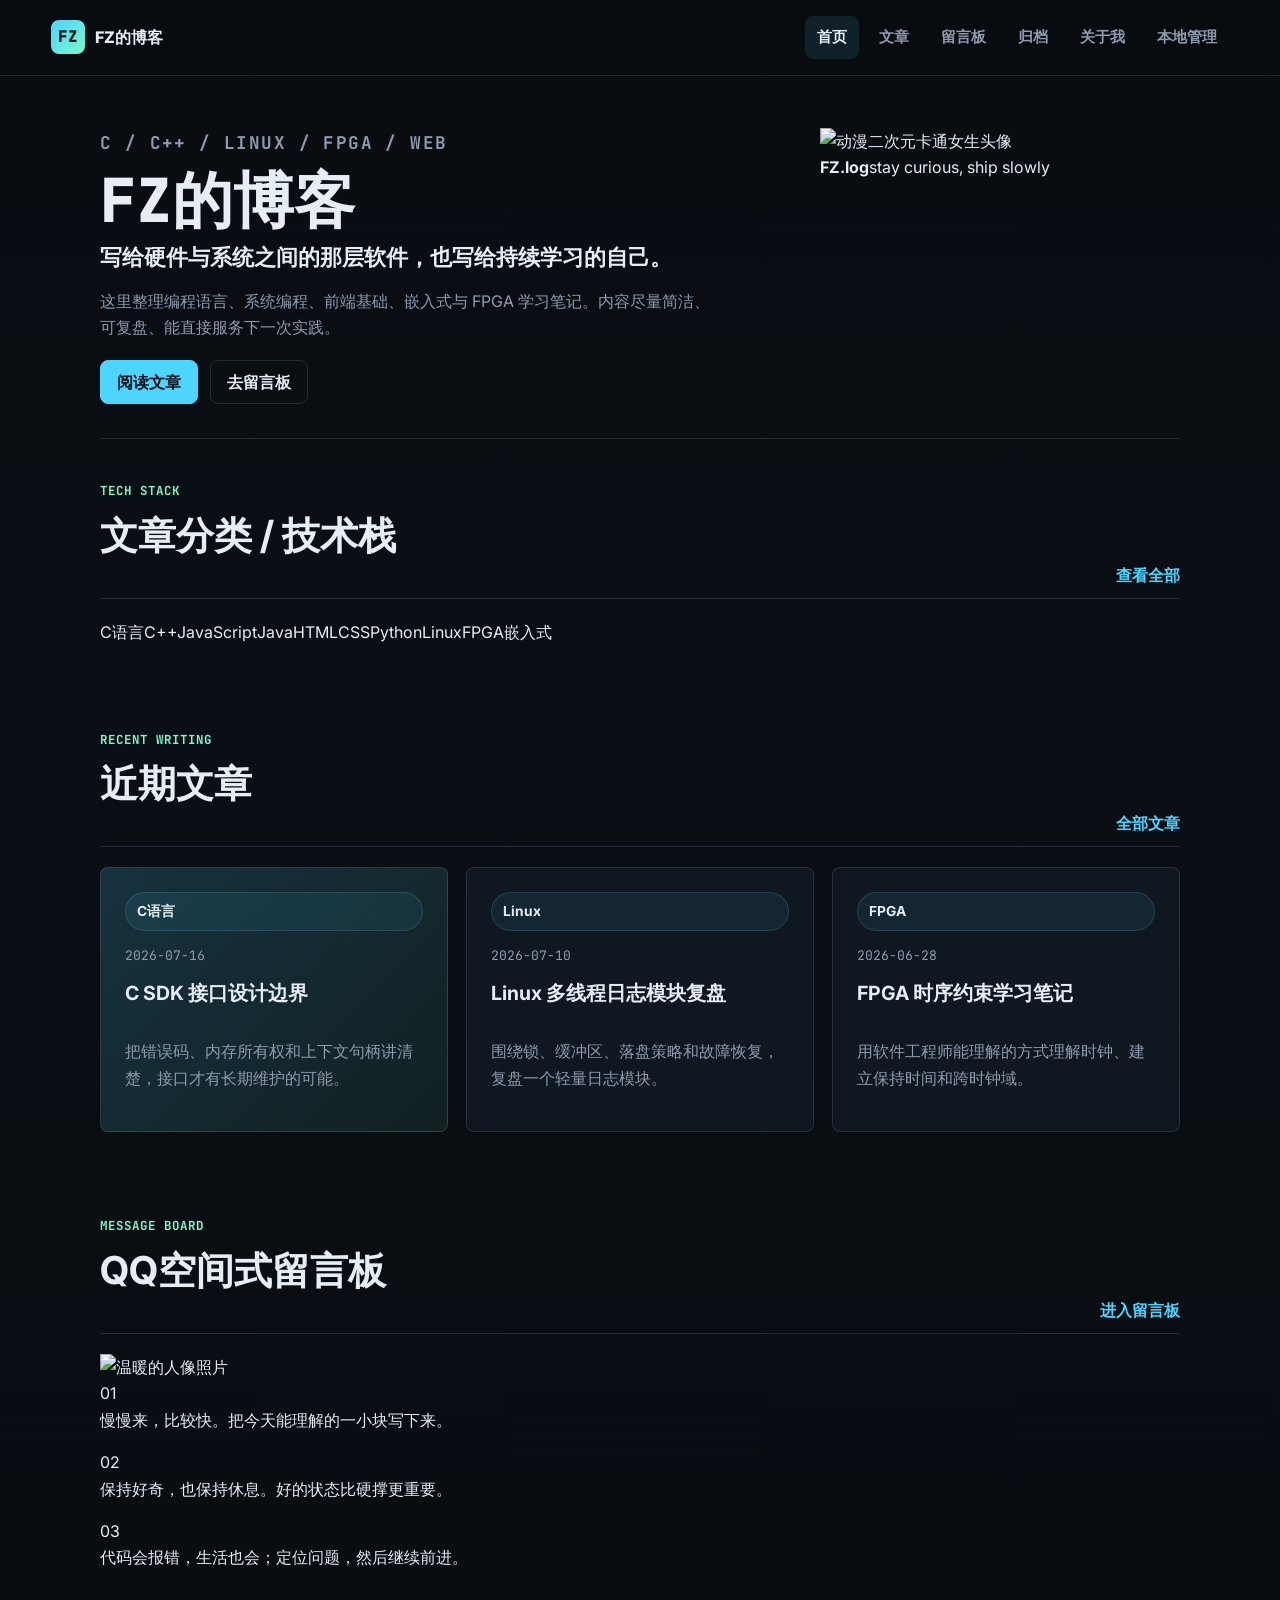
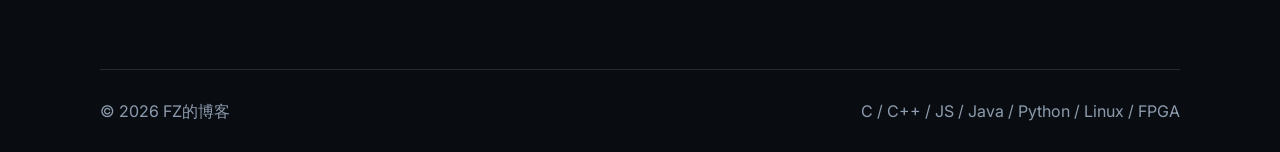
==== commit 8920cb8e: "Update FZ blog homepage with avatar" ====
--- a/index.html
+++ b/index.html
@@ -3,89 +3,43 @@
 <head>
   <meta charset="UTF-8" />
   <meta name="viewport" content="width=device-width, initial-scale=1.0" />
-  <meta name="description" content="&#25216;&#26415;&#22411;&#20010;&#20154;&#21338;&#23458;&#65292;&#35760;&#24405; C&#35821;&#35328;&#12289;Linux&#31995;&#32479;&#32534;&#31243;&#12289;&#23884;&#20837;&#24335;&#24320;&#21457;&#12289;USB&#21327;&#35758;&#12289;&#23494;&#30721;&#27169;&#22359;&#19982; FPGA &#23398;&#20064;&#12290;" />
-  <title>Kernel Notes | &#25216;&#26415;&#22411;&#20010;&#20154;&#21338;&#23458;</title>
+  <meta name="description" content="FZ&#30340;&#25216;&#26415;&#21338;&#23458;&#65292;&#35760;&#24405; C&#35821;&#35328;&#12289;C++&#12289;JavaScript&#12289;Java&#12289;HTML&#12289;CSS&#12289;Python&#12289;Linux &#21644; FPGA &#23398;&#20064;&#12290;" />
+  <title>FZ&#30340;&#21338;&#23458; | Tech Blog</title>
   <link rel="preconnect" href="https://fonts.googleapis.com" />
   <link rel="preconnect" href="https://fonts.gstatic.com" crossorigin />
   <link href="https://fonts.googleapis.com/css2?family=Inter:wght@400;500;600;700;800&family=JetBrains+Mono:wght@400;500;700&display=swap" rel="stylesheet" />
   <link rel="stylesheet" href="styles.css" />
+  <link rel="stylesheet" href="fz-overrides.css" />
 </head>
 <body>
   <header class="topbar">
-    <a class="brand" href="index.html" aria-label="Kernel Notes &#39318;&#39029;"><span class="brand-mark">K</span><span>Kernel Notes</span></a>
+    <a class="brand" href="index.html" aria-label="FZ&#30340;&#21338;&#23458;&#39318;&#39029;"><span class="brand-mark">FZ</span><span>FZ&#30340;&#21338;&#23458;</span></a>
     <button class="nav-toggle" type="button" aria-label="&#25171;&#24320;&#23548;&#33322;" data-nav-toggle>&#9776;</button>
     <nav class="nav" data-nav>
       <a class="active" href="index.html">&#39318;&#39029;</a>
       <a href="articles.html">&#25991;&#31456;</a>
-      <a href="projects.html">&#39033;&#30446;</a>
+      <a href="projects.html">&#30041;&#35328;&#26495;</a>
       <a href="archive.html">&#24402;&#26723;</a>
       <a href="about.html">&#20851;&#20110;&#25105;</a>
       <a href="manage.html">&#26412;&#22320;&#31649;&#29702;</a>
     </nav>
   </header>
-
   <main>
-    <section class="hero-shell blog-intro">
+    <section class="hero-shell blog-intro avatar-intro">
       <div class="hero-copy">
-        <p class="eyebrow">Embedded Linux / USB / Crypto Module</p>
-        <h1>Kernel Notes</h1>
-        <p class="intro-line">&#20889;&#32473;&#30828;&#20214;&#19982;&#31995;&#32479;&#20043;&#38388;&#30340;&#37027;&#23618;&#36719;&#20214;&#12290;</p>
-        <p>&#35760;&#24405; C &#35821;&#35328;&#12289;Linux &#31995;&#32479;&#32534;&#31243;&#12289;&#23884;&#20837;&#24335;&#24320;&#21457;&#12289;USB &#21327;&#35758;&#12289;&#23494;&#30721;&#27169;&#22359;&#21644; FPGA &#23398;&#20064;&#12290;&#20869;&#23481;&#20197;&#24037;&#31243;&#23454;&#25112;&#12289;&#25490;&#26597;&#31508;&#35760;&#21644;&#39033;&#30446;&#22797;&#30424;&#20026;&#20027;&#12290;</p>
-        <div class="hero-actions compact-actions">
-          <a class="btn primary" href="articles.html">&#25991;&#31456;&#21015;&#34920;</a>
-          <a class="btn ghost" href="archive.html">&#26102;&#38388;&#24402;&#26723;</a>
-        </div>
+        <p class="eyebrow">C / C++ / Linux / FPGA / Web</p>
+        <h1>FZ&#30340;&#21338;&#23458;</h1>
+        <p class="intro-line">&#20889;&#32473;&#30828;&#20214;&#19982;&#31995;&#32479;&#20043;&#38388;&#30340;&#37027;&#23618;&#36719;&#20214;&#65292;&#20063;&#20889;&#32473;&#25345;&#32493;&#23398;&#20064;&#30340;&#33258;&#24049;&#12290;</p>
+        <p>&#36825;&#37324;&#25972;&#29702;&#32534;&#31243;&#35821;&#35328;&#12289;&#31995;&#32479;&#32534;&#31243;&#12289;&#21069;&#31471;&#22522;&#30784;&#12289;&#23884;&#20837;&#24335;&#19982; FPGA &#23398;&#20064;&#31508;&#35760;&#12290;&#20869;&#23481;&#23613;&#37327;&#31616;&#27905;&#12289;&#21487;&#22797;&#30424;&#12289;&#33021;&#30452;&#25509;&#26381;&#21153;&#19979;&#19968;&#27425;&#23454;&#36341;&#12290;</p>
+        <div class="hero-actions compact-actions"><a class="btn primary" href="articles.html">&#38405;&#35835;&#25991;&#31456;</a><a class="btn ghost" href="projects.html">&#21435;&#30041;&#35328;&#26495;</a></div>
       </div>
-      <aside class="terminal-card compact-terminal" aria-label="&#20010;&#20154;&#25216;&#26415;&#27010;&#35272;">
-        <div class="terminal-bar"><span></span><span></span><span></span></div>
-        <pre><code>$ focus
-C / Linux / USB / Crypto / FPGA
-
-$ current
-USB MSD debug notes</code></pre>
-      </aside>
+      <aside class="avatar-card" aria-label="&#20108;&#27425;&#20803;&#21345;&#36890;&#22899;&#29983;&#22836;&#20687;"><img src="assets/anime-avatar.svg" alt="&#21160;&#28459;&#20108;&#27425;&#20803;&#21345;&#36890;&#22899;&#29983;&#22836;&#20687;" /><div><strong>FZ.log</strong><span>stay curious, ship slowly</span></div></aside>
     </section>
-
-    <section class="section grid-2">
-      <div class="panel profile-panel">
-        <div class="avatar" aria-hidden="true">01</div>
-        <div>
-          <p class="kicker">Profile</p>
-          <h2>&#19987;&#27880;&#24213;&#23618;&#36719;&#20214;&#12289;&#35774;&#22791;&#36890;&#20449;&#19982;&#23433;&#20840;&#27169;&#22359;&#24037;&#31243;&#21270;&#12290;</h2>
-          <p>&#25105;&#20064;&#24815;&#20174;&#21327;&#35758;&#12289;&#39537;&#21160;&#12289;&#25509;&#21475;&#21644;&#27979;&#35797;&#38142;&#36335;&#20837;&#25163;&#65292;&#25226;&#22797;&#26434;&#31995;&#32479;&#25286;&#25104;&#21487;&#20197;&#39564;&#35777;&#30340;&#27169;&#22359;&#12290;&#21338;&#23458;&#20250;&#25345;&#32493;&#27785;&#28096;&#24037;&#31243;&#32463;&#39564;&#12289;&#23398;&#20064;&#36335;&#32447;&#21644;&#39033;&#30446;&#35760;&#24405;&#12290;</p>
-        </div>
-      </div>
-      <div class="panel direction-panel">
-        <p class="kicker">Direction</p>
-        <div class="metric-grid">
-          <div><strong>C</strong><span>&#25351;&#38024;&#12289;&#20869;&#23384;&#12289;&#25509;&#21475;&#35774;&#35745;</span></div>
-          <div><strong>Linux</strong><span>&#36827;&#31243;&#12289;&#32447;&#31243;&#12289;IO&#12289;&#39537;&#21160;&#36793;&#30028;</span></div>
-          <div><strong>USB</strong><span>&#26522;&#20030;&#12289;&#25551;&#36848;&#31526;&#12289;MSD&#12289;Bulk</span></div>
-          <div><strong>FPGA</strong><span>Verilog&#12289;&#26102;&#24207;&#12289;&#25509;&#21475;&#32852;&#35843;</span></div>
-        </div>
-      </div>
-    </section>
-
-    <section class="section">
-      <div class="section-head"><div><p class="kicker">Tech Stack</p><h2>&#25216;&#26415;&#26632;</h2></div><a class="text-link" href="about.html">&#23436;&#25972;&#32972;&#26223;</a></div>
-      <div class="tag-cloud large"><a href="articles.html?category=C">C&#35821;&#35328;</a><a href="articles.html?category=Linux">Linux&#31995;&#32479;&#32534;&#31243;</a><a href="articles.html?category=Embedded">&#23884;&#20837;&#24335;&#24320;&#21457;</a><a href="articles.html?category=USB">USB&#21327;&#35758;</a><a href="articles.html?category=Crypto">&#23494;&#30721;&#27169;&#22359;</a><a href="articles.html?category=FPGA">FPGA&#23398;&#20064;</a><a href="articles.html?tag=SDK">SDK&#25509;&#21475;</a><a href="articles.html?tag=Project">&#39033;&#30446;&#24635;&#32467;</a></div>
-    </section>
-
-    <section class="section">
-      <div class="section-head"><div><p class="kicker">Recent Writing</p><h2>&#36817;&#26399;&#25991;&#31456;</h2></div><a class="text-link" href="articles.html">&#20840;&#37096;&#25991;&#31456;</a></div>
-      <div class="card-grid">
-        <article class="post-card featured"><span class="pill">USB&#21327;&#35758;</span><time>2026-07-16</time><h3><a href="article-usb-msd.html">USB MSD &#36890;&#20449;&#38142;&#36335;&#25490;&#26597;&#31508;&#35760;</a></h3><p>&#20174;&#26522;&#20030;&#12289;&#25551;&#36848;&#31526;&#12289;Bulk-Only Transport &#21040; SCSI &#21629;&#20196;&#65292;&#26803;&#29702;&#19968;&#27425;&#35774;&#22791;&#19981;&#35782;&#21035;&#38382;&#39064;&#30340;&#23450;&#20301;&#36335;&#24452;&#12290;</p></article>
-        <article class="post-card"><span class="pill">C&#35821;&#35328;</span><time>2026-07-10</time><h3><a href="article-c-api.html">C &#35821;&#35328;&#25509;&#21475;&#35774;&#35745;&#30340;&#19977;&#20010;&#36793;&#30028;</a></h3><p>&#38169;&#35823;&#30721;&#12289;&#20869;&#23384;&#25152;&#26377;&#26435;&#21644;&#19978;&#19979;&#25991;&#21477;&#26564;&#65292;&#26159; C SDK &#33021;&#21542;&#38271;&#26399;&#32500;&#25252;&#30340;&#20851;&#38190;&#12290;</p></article>
-        <article class="post-card"><span class="pill">Linux</span><time>2026-06-28</time><h3><a href="article-linux-log.html">Linux &#22810;&#32447;&#31243;&#26085;&#24535;&#27169;&#22359;&#22797;&#30424;</a></h3><p>&#22260;&#32469;&#38145;&#12289;&#32531;&#20914;&#21306;&#12289;&#33853;&#30424;&#31574;&#30053;&#21644;&#25925;&#38556;&#24674;&#22797;&#65292;&#22797;&#30424;&#19968;&#20010;&#36731;&#37327;&#26085;&#24535;&#27169;&#22359;&#12290;</p></article>
-      </div>
-    </section>
-
-    <section class="section">
-      <div class="section-head"><div><p class="kicker">Projects</p><h2>&#39033;&#30446;&#20837;&#21475;</h2></div><a class="text-link" href="projects.html">&#26597;&#30475;&#25152;&#26377;&#39033;&#30446;</a></div>
-      <div class="project-strip"><a href="projects.html#crypto"><strong>&#37327;&#23376;&#23433;&#20840;&#23494;&#30721;&#27169;&#22359;</strong><span>&#23494;&#38053;&#31649;&#29702; / &#31639;&#27861;&#23553;&#35013; / SDK &#25509;&#21475;</span></a><a href="projects.html#usb"><strong>USB MSD &#36890;&#20449;</strong><span>&#26522;&#20030; / BOT / SCSI / &#20860;&#23481;&#24615;&#27979;&#35797;</span></a><a href="projects.html#manager"><strong>&#31649;&#29702;&#36719;&#20214;</strong><span>&#35774;&#22791;&#37197;&#32622; / &#26085;&#24535; / &#29366;&#24577;&#30417;&#25511;</span></a></div>
-    </section>
+    <section class="section stack-section"><div class="section-head"><div><p class="kicker">Tech Stack</p><h2>&#25991;&#31456;&#20998;&#31867; / &#25216;&#26415;&#26632;</h2></div><a class="text-link" href="articles.html">&#26597;&#30475;&#20840;&#37096;</a></div><div class="stack-grid"><a href="articles.html?category=C">C&#35821;&#35328;</a><a href="articles.html?category=CPP">C++</a><a href="articles.html?category=JavaScript">JavaScript</a><a href="articles.html?category=Java">Java</a><a href="articles.html?category=HTML">HTML</a><a href="articles.html?category=CSS">CSS</a><a href="articles.html?category=Python">Python</a><a href="articles.html?category=Linux">Linux</a><a href="articles.html?category=FPGA">FPGA</a><a href="articles.html?category=Embedded">&#23884;&#20837;&#24335;</a></div></section>
+    <section class="section"><div class="section-head"><div><p class="kicker">Recent Writing</p><h2>&#36817;&#26399;&#25991;&#31456;</h2></div><a class="text-link" href="articles.html">&#20840;&#37096;&#25991;&#31456;</a></div><div class="card-grid calm-grid"><article class="post-card featured"><span class="pill">C&#35821;&#35328;</span><time>2026-07-16</time><h3><a href="article-c-api.html">C SDK &#25509;&#21475;&#35774;&#35745;&#36793;&#30028;</a></h3><p>&#25226;&#38169;&#35823;&#30721;&#12289;&#20869;&#23384;&#25152;&#26377;&#26435;&#21644;&#19978;&#19979;&#25991;&#21477;&#26564;&#35762;&#28165;&#26970;&#65292;&#25509;&#21475;&#25165;&#26377;&#38271;&#26399;&#32500;&#25252;&#30340;&#21487;&#33021;&#12290;</p></article><article class="post-card"><span class="pill">Linux</span><time>2026-07-10</time><h3><a href="article-linux-log.html">Linux &#22810;&#32447;&#31243;&#26085;&#24535;&#27169;&#22359;&#22797;&#30424;</a></h3><p>&#22260;&#32469;&#38145;&#12289;&#32531;&#20914;&#21306;&#12289;&#33853;&#30424;&#31574;&#30053;&#21644;&#25925;&#38556;&#24674;&#22797;&#65292;&#22797;&#30424;&#19968;&#20010;&#36731;&#37327;&#26085;&#24535;&#27169;&#22359;&#12290;</p></article><article class="post-card"><span class="pill">FPGA</span><time>2026-06-28</time><h3><a href="article-fpga-timing.html">FPGA &#26102;&#24207;&#32422;&#26463;&#23398;&#20064;&#31508;&#35760;</a></h3><p>&#29992;&#36719;&#20214;&#24037;&#31243;&#24072;&#33021;&#29702;&#35299;&#30340;&#26041;&#24335;&#29702;&#35299;&#26102;&#38047;&#12289;&#24314;&#31435;&#20445;&#25345;&#26102;&#38388;&#21644;&#36328;&#26102;&#38047;&#22495;&#12290;</p></article></div></section>
+    <section class="section message-preview"><div class="section-head"><div><p class="kicker">Message Board</p><h2>QQ&#31354;&#38388;&#24335;&#30041;&#35328;&#26495;</h2></div><a class="text-link" href="projects.html">&#36827;&#20837;&#30041;&#35328;&#26495;</a></div><div class="message-layout"><div class="photo-wall"><img src="https://images.unsplash.com/photo-1494790108377-be9c29b29330?auto=format&fit=crop&w=900&q=80" alt="&#28201;&#26262;&#30340;&#20154;&#20687;&#29031;&#29255;" /></div><div class="message-cards"><article><span>01</span><p>&#24930;&#24930;&#26469;&#65292;&#27604;&#36739;&#24555;&#12290;&#25226;&#20170;&#22825;&#33021;&#29702;&#35299;&#30340;&#19968;&#23567;&#22359;&#20889;&#19979;&#26469;&#12290;</p></article><article><span>02</span><p>&#20445;&#25345;&#22909;&#22855;&#65292;&#20063;&#20445;&#25345;&#20241;&#24687;&#12290;&#22909;&#30340;&#29366;&#24577;&#27604;&#30828;&#25745;&#26356;&#37325;&#35201;&#12290;</p></article><article><span>03</span><p>&#20195;&#30721;&#20250;&#25253;&#38169;&#65292;&#29983;&#27963;&#20063;&#20250;&#65307;&#23450;&#20301;&#38382;&#39064;&#65292;&#28982;&#21518;&#32487;&#32493;&#21069;&#36827;&#12290;</p></article></div></div></section>
   </main>
-  <footer class="footer"><span>&copy; 2026 Kernel Notes</span><span>C / Linux / Embedded / USB / FPGA</span></footer>
+  <footer class="footer"><span>&copy; 2026 FZ&#30340;&#21338;&#23458;</span><span>C / C++ / JS / Java / Python / Linux / FPGA</span></footer>
   <script src="script.js"></script>
 </body>
 </html>
--- a/styles.css
+++ b/styles.css
@@ -1,292 +1,125 @@
 :root {
-  color-scheme: light;
-  --bg: #f6f1e8;
-  --surface: #fffaf1;
-  --surface-strong: #1f261f;
-  --text: #20231f;
-  --muted: #6e7069;
-  --line: rgba(32, 35, 31, 0.14);
-  --accent: #b5532f;
-  --accent-strong: #78351f;
-  --sage: #6f7b5e;
-  --gold: #c3974b;
-  --shadow: 0 22px 70px rgba(44, 34, 22, 0.14);
-  --font-sans: Inter, system-ui, -apple-system, BlinkMacSystemFont, "Segoe UI", sans-serif;
-  --font-serif: "Noto Serif SC", "Songti SC", serif;
+  color-scheme: dark;
+  --bg: #090d12;
+  --bg-2: #0d131b;
+  --panel: #111923;
+  --panel-2: #151f2b;
+  --text: #e7edf5;
+  --muted: #8d9bad;
+  --line: rgba(151, 169, 191, 0.18);
+  --accent: #4dd4ff;
+  --accent-2: #7cf7c8;
+  --warn: #f2b866;
+  --code: #071018;
+  --shadow: 0 24px 80px rgba(0, 0, 0, 0.34);
+  --mono: "JetBrains Mono", Consolas, monospace;
+  --sans: Inter, system-ui, -apple-system, BlinkMacSystemFont, "Segoe UI", sans-serif;
 }
-
-[data-theme="dark"] {
-  color-scheme: dark;
-  --bg: #151711;
-  --surface: #20231b;
-  --surface-strong: #f7efdf;
-  --text: #f4efe5;
-  --muted: #b5b0a5;
-  --line: rgba(244, 239, 229, 0.16);
-  --accent: #e08658;
-  --accent-strong: #f0b384;
-  --sage: #9baa84;
-  --gold: #d8b161;
-  --shadow: 0 22px 70px rgba(0, 0, 0, 0.34);
-}
-
 * { box-sizing: border-box; }
 html { scroll-behavior: smooth; }
-body {
-  margin: 0;
-  background: var(--bg);
-  color: var(--text);
-  font-family: var(--font-sans);
-  line-height: 1.6;
-}
+body { margin: 0; background: linear-gradient(180deg, #090d12 0%, #0a0f15 42%, #090d12 100%); color: var(--text); font-family: var(--sans); line-height: 1.65; }
 a { color: inherit; text-decoration: none; }
-
-.site-header {
-  position: fixed;
-  top: 0;
-  left: 0;
-  z-index: 20;
-  display: grid;
-  grid-template-columns: 1fr auto 1fr;
-  align-items: center;
-  width: 100%;
-  padding: 22px clamp(20px, 4vw, 56px);
-  color: #fffaf1;
-  transition: background 180ms ease, border-color 180ms ease, color 180ms ease;
-}
-.site-header.is-scrolled {
-  background: color-mix(in srgb, var(--bg) 88%, transparent);
-  border-bottom: 1px solid var(--line);
-  color: var(--text);
-  backdrop-filter: blur(18px);
-}
-.brand, .site-nav, .theme-toggle { display: inline-flex; align-items: center; }
-.brand { gap: 10px; font-weight: 800; letter-spacing: 0; }
-.brand-mark {
-  display: grid;
-  width: 34px;
-  height: 34px;
-  place-items: center;
-  border: 1px solid currentColor;
-  border-radius: 50%;
-  font-family: var(--font-serif);
-  font-weight: 700;
-}
-.site-nav {
-  gap: clamp(18px, 3vw, 34px);
-  justify-self: center;
-  font-size: 0.92rem;
-  font-weight: 600;
-}
-.site-nav a, .text-link, .post-card a, .site-footer a { text-underline-offset: 5px; }
-.site-nav a:hover, .text-link:hover, .post-card a:hover, .site-footer a:hover { text-decoration: underline; }
-.theme-toggle {
-  justify-self: end;
-  justify-content: center;
-  width: 42px;
-  height: 42px;
-  border: 1px solid currentColor;
-  border-radius: 50%;
-  background: transparent;
-  color: inherit;
-  cursor: pointer;
-}
-.theme-icon { font-size: 1.1rem; }
-
-.hero {
-  position: relative;
-  min-height: 92vh;
-  display: grid;
-  align-items: center;
-  overflow: hidden;
-  padding: 128px clamp(20px, 6vw, 84px) 80px;
-}
-.hero-image, .hero-overlay { position: absolute; inset: 0; }
-.hero-image { width: 100%; height: 100%; object-fit: cover; }
-.hero-overlay {
-  background:
-    linear-gradient(90deg, rgba(17, 18, 13, 0.9), rgba(17, 18, 13, 0.62) 40%, rgba(17, 18, 13, 0.16)),
-    linear-gradient(0deg, rgba(17, 18, 13, 0.44), transparent 40%);
-}
-.hero-content {
-  position: relative;
-  z-index: 1;
-  width: min(760px, 100%);
-  color: #fffaf1;
-}
-.eyebrow, .section-kicker, .post-meta, .profile-label {
-  margin: 0;
-  color: var(--accent);
-  font-size: 0.76rem;
-  font-weight: 800;
-  letter-spacing: 0.12em;
-  text-transform: uppercase;
-}
-.hero .eyebrow { color: #e6b46a; }
+img { max-width: 100%; display: block; }
+.topbar { position: sticky; top: 0; z-index: 50; display: flex; align-items: center; justify-content: space-between; gap: 22px; padding: 16px clamp(18px, 4vw, 52px); background: rgba(9, 13, 18, .82); border-bottom: 1px solid var(--line); backdrop-filter: blur(18px); }
+.brand { display: inline-flex; align-items: center; gap: 10px; font-weight: 800; letter-spacing: 0; }
+.brand-mark, .avatar { display: grid; place-items: center; background: linear-gradient(135deg, var(--accent), var(--accent-2)); color: #041018; font-family: var(--mono); font-weight: 800; }
+.brand-mark { width: 34px; height: 34px; border-radius: 8px; }
+.nav { display: flex; align-items: center; gap: 8px; }
+.nav a { padding: 9px 12px; border-radius: 8px; color: var(--muted); font-size: .94rem; font-weight: 700; }
+.nav a:hover, .nav a.active { background: rgba(77, 212, 255, .1); color: var(--text); }
+.nav-toggle { display: none; width: 40px; height: 40px; border: 1px solid var(--line); border-radius: 8px; background: var(--panel); color: var(--text); }
+main { width: min(1080px, calc(100% - 36px)); margin: 0 auto; }
+.hero-shell { min-height: 680px; display: grid; grid-template-columns: minmax(0, 1.02fr) minmax(340px, .78fr); gap: clamp(28px, 6vw, 72px); align-items: center; padding: 74px 0 54px; }
+.blog-intro { min-height: auto; grid-template-columns: minmax(0, 1fr) 360px; align-items: start; gap: 28px; padding: 52px 0 34px; border-bottom: 1px solid var(--line); }
+.blog-intro .hero-copy { max-width: 680px; }
+.eyebrow, .kicker { margin: 0 0 12px; color: var(--accent-2); font-family: var(--mono); font-size: .78rem; font-weight: 700; letter-spacing: .08em; text-transform: uppercase; }
 h1, h2, h3, p { margin-top: 0; }
-h1 {
-  max-width: 720px;
-  margin-bottom: 24px;
-  font-family: var(--font-serif);
-  font-size: clamp(3rem, 8vw, 6.8rem);
-  line-height: 0.98;
-  letter-spacing: 0;
-}
-h2 {
-  margin-bottom: 0;
-  font-family: var(--font-serif);
-  font-size: clamp(2rem, 4vw, 3.6rem);
-  line-height: 1.08;
-  letter-spacing: 0;
-}
-h3 {
-  margin-bottom: 14px;
-  font-size: clamp(1.25rem, 2vw, 1.8rem);
-  line-height: 1.2;
-  letter-spacing: 0;
-}
-.hero-copy {
-  max-width: 560px;
-  margin-bottom: 34px;
-  color: rgba(255, 250, 241, 0.82);
-  font-size: clamp(1rem, 1.8vw, 1.18rem);
-}
-.hero-actions { display: flex; flex-wrap: wrap; gap: 12px; }
-.button {
-  display: inline-flex;
-  min-height: 48px;
-  align-items: center;
-  justify-content: center;
-  border-radius: 999px;
-  padding: 0 20px;
-  font-weight: 800;
-}
-.button-primary { background: #fffaf1; color: #1d1d16; }
-.button-secondary { border: 1px solid rgba(255, 250, 241, 0.42); color: #fffaf1; }
-
-.section {
-  width: min(1180px, calc(100% - 40px));
-  margin: 0 auto;
-  padding: 88px 0;
-}
-.intro-grid {
-  display: grid;
-  grid-template-columns: minmax(0, 0.9fr) minmax(280px, 0.7fr);
-  gap: clamp(28px, 6vw, 80px);
-  align-items: end;
-  border-bottom: 1px solid var(--line);
-}
-.intro-grid p:last-child, .about p {
-  margin-bottom: 0;
-  color: var(--muted);
-  font-size: 1.08rem;
-}
-.section-heading {
-  display: flex;
-  align-items: end;
-  justify-content: space-between;
-  gap: 24px;
-  margin-bottom: 34px;
-}
-.text-link { color: var(--accent-strong); font-weight: 800; }
-.post-grid { display: grid; grid-template-columns: repeat(3, minmax(0, 1fr)); gap: 18px; }
-.post-card {
-  display: flex;
-  min-height: 360px;
-  flex-direction: column;
-  justify-content: space-between;
-  border: 1px solid var(--line);
-  border-radius: 8px;
-  padding: 28px;
-  background: var(--surface);
-  box-shadow: var(--shadow);
-}
-.featured-post { background: var(--surface-strong); color: var(--bg); }
-.post-meta {
-  display: flex;
-  justify-content: space-between;
-  gap: 16px;
-  margin-bottom: 48px;
-  color: var(--sage);
-}
-.featured-post .post-meta, .featured-post a { color: #e9bd73; }
-.post-card p { color: var(--muted); }
-.featured-post p { color: color-mix(in srgb, var(--bg) 82%, transparent); }
-.post-card a { color: var(--accent-strong); font-weight: 800; }
-
-.notes-band {
-  width: 100%;
-  max-width: none;
-  padding-inline: max(20px, calc((100vw - 1180px) / 2));
-  background: color-mix(in srgb, var(--sage) 18%, var(--bg));
-}
-.notes-list { display: grid; grid-template-columns: repeat(3, minmax(0, 1fr)); border-top: 1px solid var(--line); }
-.notes-list article { min-height: 190px; padding: 28px; border-right: 1px solid var(--line); }
-.notes-list article:last-child { border-right: 0; }
-.notes-list time { display: block; margin-bottom: 18px; color: var(--accent-strong); font-weight: 800; }
-.notes-list p { margin-bottom: 0; font-family: var(--font-serif); font-size: 1.34rem; line-height: 1.45; }
-
-.about {
-  display: grid;
-  grid-template-columns: minmax(0, 0.9fr) minmax(320px, 0.55fr);
-  gap: clamp(28px, 7vw, 92px);
-  align-items: start;
-}
-.about h2 { margin-bottom: 22px; }
-.profile-panel {
-  display: grid;
-  gap: 28px;
-  border: 1px solid var(--line);
-  border-radius: 8px;
-  padding: 30px;
-  background: var(--surface);
-}
-.profile-panel strong {
-  display: block;
-  margin-top: 10px;
-  font-family: var(--font-serif);
-  font-size: 1.4rem;
-  line-height: 1.35;
-}
-.social-row { display: flex; flex-wrap: wrap; gap: 12px; }
-.social-row a {
-  border: 1px solid var(--line);
-  border-radius: 999px;
-  padding: 8px 14px;
-  color: var(--accent-strong);
-  font-weight: 800;
-}
-.site-footer {
-  display: flex;
-  justify-content: space-between;
-  gap: 20px;
-  border-top: 1px solid var(--line);
-  padding: 28px clamp(20px, 4vw, 56px);
-  color: var(--muted);
-  font-size: 0.92rem;
-}
-
-@media (max-width: 860px) {
-  .site-header { grid-template-columns: 1fr auto; }
-  .site-nav { display: none; }
-  .hero { min-height: 860px; align-items: end; }
-  .hero-overlay {
-    background:
-      linear-gradient(180deg, rgba(17, 18, 13, 0.18), rgba(17, 18, 13, 0.92) 58%),
-      linear-gradient(90deg, rgba(17, 18, 13, 0.72), transparent);
-  }
-  .intro-grid, .about, .post-grid, .notes-list { grid-template-columns: 1fr; }
-  .section { padding: 64px 0; }
-  .section-heading { align-items: start; flex-direction: column; }
-  .post-card { min-height: 300px; }
-  .notes-list article { border-right: 0; border-bottom: 1px solid var(--line); }
-  .notes-list article:last-child { border-bottom: 0; }
-}
-
-@media (max-width: 560px) {
-  .brand span:last-child { display: none; }
-  .hero { min-height: 780px; padding-inline: 20px; }
-  h1 { font-size: clamp(2.6rem, 14vw, 4.2rem); }
-  .button { width: 100%; }
-  .site-footer { flex-direction: column; }
-}
+h1 { margin-bottom: 20px; font-size: clamp(2.8rem, 7vw, 6.5rem); line-height: .96; letter-spacing: 0; }
+.blog-intro h1 { margin-bottom: 8px; font-size: clamp(2.25rem, 5vw, 3.8rem); line-height: 1.04; font-family: var(--mono); font-weight: 800; }
+h2 { font-size: clamp(1.7rem, 3vw, 2.7rem); line-height: 1.1; letter-spacing: 0; }
+h3 { font-size: 1.22rem; line-height: 1.25; }
+.hero-copy p { max-width: 680px; color: var(--muted); font-size: 1.1rem; }
+.blog-intro .hero-copy p:not(.eyebrow):not(.intro-line) { max-width: 620px; font-size: 1rem; }
+.intro-line { margin-bottom: 12px; color: var(--text) !important; font-size: clamp(1.05rem, 2vw, 1.35rem) !important; font-weight: 700; }
+.hero-actions, .search-row { display: flex; flex-wrap: wrap; gap: 12px; }
+.compact-actions { margin-top: 20px; }
+.btn { display: inline-flex; align-items: center; justify-content: center; min-height: 44px; border: 1px solid var(--line); border-radius: 8px; padding: 0 16px; font-weight: 800; cursor: pointer; }
+.btn.primary { background: var(--accent); border-color: var(--accent); color: #061018; }
+.btn.ghost { background: transparent; color: var(--text); }
+.terminal-card { border: 1px solid var(--line); border-radius: 8px; background: linear-gradient(180deg, rgba(21, 31, 43, .92), rgba(7, 16, 24, .96)); box-shadow: var(--shadow); overflow: hidden; }
+.compact-terminal { box-shadow: none; }
+.terminal-bar { display: flex; gap: 8px; padding: 14px; border-bottom: 1px solid var(--line); }
+.terminal-bar span { width: 10px; height: 10px; border-radius: 50%; background: var(--accent); }
+.terminal-bar span:nth-child(2) { background: var(--warn); } .terminal-bar span:nth-child(3) { background: var(--accent-2); }
+pre { overflow: auto; margin: 0; padding: 22px; background: var(--code); border-radius: 8px; }
+.compact-terminal pre { padding: 18px; }
+code { font-family: var(--mono); color: #d9f7ff; font-size: .92rem; }
+.section { padding: 42px 0; }
+.page { padding: 52px 0 80px; }
+.page-title { padding: 52px 0 20px; max-width: 850px; }
+.page-title h1 { font-size: clamp(2.4rem, 5vw, 4.6rem); }
+.page-title p, .panel p, .list-card p, .post-card p, .project-card p, .article-body p, li { color: var(--muted); }
+.grid-2 { display: grid; grid-template-columns: repeat(2, minmax(0, 1fr)); gap: 18px; }
+.panel, .post-card, .list-card, .project-card, .search-panel { border: 1px solid var(--line); border-radius: 8px; background: rgba(17, 25, 35, .86); box-shadow: none; }
+.panel { padding: 28px; }
+.profile-panel { display: grid; grid-template-columns: 86px 1fr; gap: 22px; align-items: start; }
+.avatar { width: 72px; height: 72px; border-radius: 16px; }
+.avatar.large { width: 110px; height: 110px; border-radius: 22px; font-size: 1.6rem; }
+.direction-panel .metric-grid { margin-top: 8px; }
+.metric-grid { display: grid; grid-template-columns: repeat(2, minmax(0, 1fr)); gap: 12px; }
+.metric-grid div { padding: 16px; border: 1px solid var(--line); border-radius: 8px; background: rgba(255,255,255,.025); }
+.metric-grid strong { display: block; color: var(--accent); font-family: var(--mono); font-size: 1.25rem; }
+.metric-grid span { color: var(--muted); font-size: .9rem; }
+.section-head { display: flex; justify-content: space-between; align-items: end; gap: 22px; margin-bottom: 20px; padding-bottom: 10px; border-bottom: 1px solid var(--line); }
+.text-link { color: var(--accent); font-weight: 800; }
+.tag-cloud { display: flex; flex-wrap: wrap; gap: 10px; }
+.tag-cloud a, .tag-cloud span, .tag-cloud button, .tags span, .pill { border: 1px solid var(--line); border-radius: 999px; background: rgba(77, 212, 255, .08); color: var(--text); padding: 7px 11px; font-size: .86rem; font-weight: 700; }
+.tag-cloud.large a { padding: 12px 15px; }
+.tag-cloud.vertical { align-items: flex-start; flex-direction: column; }
+.tag-cloud button { cursor: pointer; font-family: inherit; }
+.card-grid, .project-grid { display: grid; grid-template-columns: repeat(3, minmax(0, 1fr)); gap: 18px; }
+.post-card, .project-card { min-height: 230px; padding: 24px; display: flex; flex-direction: column; gap: 14px; }
+.post-card.featured { background: linear-gradient(135deg, rgba(77, 212, 255, .18), rgba(124, 247, 200, .08)); }
+time { color: var(--muted); font-family: var(--mono); font-size: .82rem; }
+.project-strip { display: grid; grid-template-columns: repeat(3, 1fr); gap: 12px; }
+.project-strip a { padding: 20px; border: 1px solid var(--line); border-radius: 8px; background: var(--panel); }
+.project-strip strong { display: block; margin-bottom: 8px; }
+.project-strip span { color: var(--muted); }
+.search-panel { padding: 22px; }
+.search-panel label { display: block; margin-bottom: 10px; font-weight: 800; }
+input[type="search"] { flex: 1 1 260px; min-height: 44px; border: 1px solid var(--line); border-radius: 8px; background: #071018; color: var(--text); padding: 0 14px; font: inherit; }
+.search-results { display: grid; gap: 10px; margin-top: 16px; }
+.search-result { padding: 14px; border: 1px solid var(--line); border-radius: 8px; background: rgba(255,255,255,.03); }
+.layout-sidebar { display: grid; grid-template-columns: 260px 1fr; gap: 22px; align-items: start; }
+.sidebar { position: sticky; top: 92px; border: 1px solid var(--line); border-radius: 8px; padding: 20px; background: rgba(17, 25, 35, .82); }
+.sidebar h2 { font-size: 1rem; margin: 8px 0 12px; }
+.article-list { display: grid; gap: 14px; }
+.list-card { padding: 22px; }
+.list-card > div:first-child { display: flex; justify-content: space-between; gap: 12px; align-items: center; }
+.tags { display: flex; flex-wrap: wrap; gap: 8px; }
+.article-page { max-width: 1120px; }
+.article-hero { padding: 54px 0 24px; }
+.article-hero h1 { font-size: clamp(2.2rem, 5vw, 4.9rem); }
+.back-link { color: var(--accent); font-weight: 800; }
+.article-meta { display: flex; flex-wrap: wrap; gap: 12px; color: var(--muted); }
+.article-layout { display: grid; grid-template-columns: 220px 1fr; gap: 34px; align-items: start; }
+.toc { position: sticky; top: 92px; display: grid; gap: 10px; border: 1px solid var(--line); border-radius: 8px; padding: 18px; background: rgba(17,25,35,.82); }
+.toc a { color: var(--muted); }
+.article-body { min-width: 0; padding-bottom: 80px; }
+.article-body.solo { max-width: 820px; }
+.article-body h2 { margin-top: 34px; font-size: 1.7rem; }
+blockquote { margin: 24px 0; padding: 18px 20px; border-left: 3px solid var(--accent); background: rgba(77, 212, 255, .08); color: var(--text); }
+.article-image { margin: 28px 0; border: 1px solid var(--line); border-radius: 8px; overflow: hidden; background: var(--panel); }
+.article-image img { width: 100%; aspect-ratio: 16/8; object-fit: cover; }
+figcaption { padding: 12px 16px; color: var(--muted); font-size: .9rem; }
+.article-nav { display: flex; justify-content: space-between; gap: 14px; margin-top: 34px; }
+.article-nav a { padding: 14px; border: 1px solid var(--line); border-radius: 8px; color: var(--accent); font-weight: 800; }
+.archive-year h2 { color: var(--accent); font-family: var(--mono); }
+.archive-month { margin: 0 0 28px; padding: 20px; border: 1px solid var(--line); border-radius: 8px; background: var(--panel); }
+.archive-month a { display: grid; grid-template-columns: 80px 1fr auto; gap: 14px; padding: 12px 0; border-top: 1px solid var(--line); }
+.archive-month em { color: var(--accent-2); font-style: normal; }
+.about-hero { display: grid; grid-template-columns: 130px 1fr; gap: 26px; align-items: center; padding: 66px 0 26px; }
+.footer { display: flex; justify-content: space-between; gap: 18px; width: min(1080px, calc(100% - 36px)); margin: 40px auto 0; padding: 28px 0; border-top: 1px solid var(--line); color: var(--muted); }
+.is-hidden { display: none !important; }
+@media (max-width: 900px) { .nav-toggle { display: inline-grid; place-items: center; } .nav { position: absolute; top: 66px; right: 18px; left: 18px; display: none; flex-direction: column; align-items: stretch; padding: 14px; border: 1px solid var(--line); border-radius: 8px; background: #0b1118; } .nav.open { display: flex; } .hero-shell, .blog-intro, .grid-2, .layout-sidebar, .article-layout, .about-hero { grid-template-columns: 1fr; } .sidebar, .toc { position: static; } .card-grid, .project-grid, .project-strip { grid-template-columns: 1fr; } .section-head, .article-nav, .footer { flex-direction: column; align-items: flex-start; } .blog-intro { padding-top: 36px; } .blog-intro h1 { font-size: clamp(2.1rem, 10vw, 3.2rem); } }
+@media (max-width: 560px) { main, .footer { width: min(100% - 24px, 1200px); } .topbar { padding-inline: 12px; } .brand span:last-child { display: none; } .hero-shell { min-height: auto; padding-top: 42px; } .metric-grid { grid-template-columns: 1fr; } .profile-panel { grid-template-columns: 1fr; } .archive-month a { grid-template-columns: 1fr; gap: 4px; } }
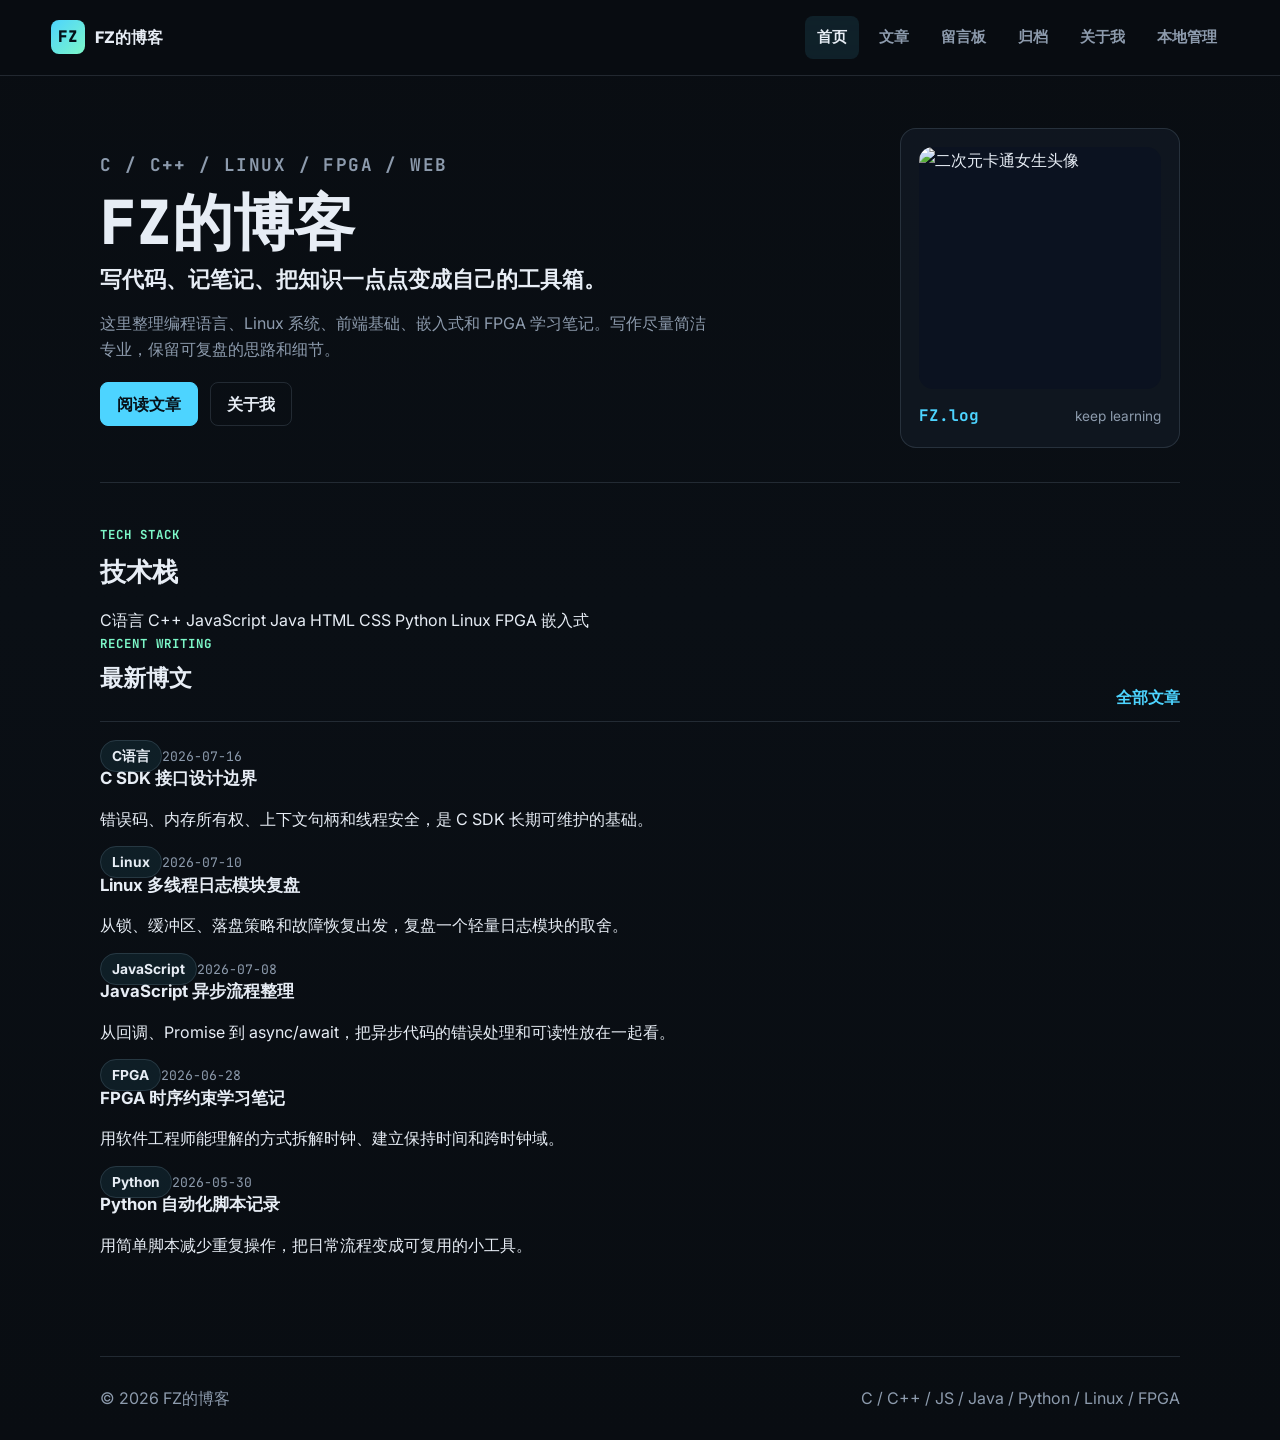
==== commit 4aeb7714: "Update homepage layout and avatar" ====
--- a/index.html
+++ b/index.html
@@ -24,21 +24,81 @@
       <a href="manage.html">&#26412;&#22320;&#31649;&#29702;</a>
     </nav>
   </header>
+
   <main>
     <section class="hero-shell blog-intro avatar-intro">
       <div class="hero-copy">
         <p class="eyebrow">C / C++ / Linux / FPGA / Web</p>
         <h1>FZ&#30340;&#21338;&#23458;</h1>
-        <p class="intro-line">&#20889;&#32473;&#30828;&#20214;&#19982;&#31995;&#32479;&#20043;&#38388;&#30340;&#37027;&#23618;&#36719;&#20214;&#65292;&#20063;&#20889;&#32473;&#25345;&#32493;&#23398;&#20064;&#30340;&#33258;&#24049;&#12290;</p>
-        <p>&#36825;&#37324;&#25972;&#29702;&#32534;&#31243;&#35821;&#35328;&#12289;&#31995;&#32479;&#32534;&#31243;&#12289;&#21069;&#31471;&#22522;&#30784;&#12289;&#23884;&#20837;&#24335;&#19982; FPGA &#23398;&#20064;&#31508;&#35760;&#12290;&#20869;&#23481;&#23613;&#37327;&#31616;&#27905;&#12289;&#21487;&#22797;&#30424;&#12289;&#33021;&#30452;&#25509;&#26381;&#21153;&#19979;&#19968;&#27425;&#23454;&#36341;&#12290;</p>
-        <div class="hero-actions compact-actions"><a class="btn primary" href="articles.html">&#38405;&#35835;&#25991;&#31456;</a><a class="btn ghost" href="projects.html">&#21435;&#30041;&#35328;&#26495;</a></div>
+        <p class="intro-line">&#20889;&#20195;&#30721;&#12289;&#35760;&#31508;&#35760;&#12289;&#25226;&#30693;&#35782;&#19968;&#28857;&#28857;&#21464;&#25104;&#33258;&#24049;&#30340;&#24037;&#20855;&#31665;&#12290;</p>
+        <p>&#36825;&#37324;&#25972;&#29702;&#32534;&#31243;&#35821;&#35328;&#12289;Linux &#31995;&#32479;&#12289;&#21069;&#31471;&#22522;&#30784;&#12289;&#23884;&#20837;&#24335;&#21644; FPGA &#23398;&#20064;&#31508;&#35760;&#12290;&#20889;&#20316;&#23613;&#37327;&#31616;&#27905;&#19987;&#19994;&#65292;&#20445;&#30041;&#21487;&#22797;&#30424;&#30340;&#24605;&#36335;&#21644;&#32454;&#33410;&#12290;</p>
+        <div class="hero-actions compact-actions">
+          <a class="btn primary" href="articles.html">&#38405;&#35835;&#25991;&#31456;</a>
+          <a class="btn ghost" href="about.html">&#20851;&#20110;&#25105;</a>
+        </div>
       </div>
-      <aside class="avatar-card" aria-label="&#20108;&#27425;&#20803;&#21345;&#36890;&#22899;&#29983;&#22836;&#20687;"><img src="assets/anime-avatar.svg" alt="&#21160;&#28459;&#20108;&#27425;&#20803;&#21345;&#36890;&#22899;&#29983;&#22836;&#20687;" /><div><strong>FZ.log</strong><span>stay curious, ship slowly</span></div></aside>
+      <aside class="avatar-card" aria-label="&#39318;&#39029;&#22836;&#20687;">
+        <img src="assets/home-avatar.svg" alt="&#20108;&#27425;&#20803;&#21345;&#36890;&#22899;&#29983;&#22836;&#20687;" />
+        <div><strong>FZ.log</strong><span>keep learning</span></div>
+      </aside>
     </section>
-    <section class="section stack-section"><div class="section-head"><div><p class="kicker">Tech Stack</p><h2>&#25991;&#31456;&#20998;&#31867; / &#25216;&#26415;&#26632;</h2></div><a class="text-link" href="articles.html">&#26597;&#30475;&#20840;&#37096;</a></div><div class="stack-grid"><a href="articles.html?category=C">C&#35821;&#35328;</a><a href="articles.html?category=CPP">C++</a><a href="articles.html?category=JavaScript">JavaScript</a><a href="articles.html?category=Java">Java</a><a href="articles.html?category=HTML">HTML</a><a href="articles.html?category=CSS">CSS</a><a href="articles.html?category=Python">Python</a><a href="articles.html?category=Linux">Linux</a><a href="articles.html?category=FPGA">FPGA</a><a href="articles.html?category=Embedded">&#23884;&#20837;&#24335;</a></div></section>
-    <section class="section"><div class="section-head"><div><p class="kicker">Recent Writing</p><h2>&#36817;&#26399;&#25991;&#31456;</h2></div><a class="text-link" href="articles.html">&#20840;&#37096;&#25991;&#31456;</a></div><div class="card-grid calm-grid"><article class="post-card featured"><span class="pill">C&#35821;&#35328;</span><time>2026-07-16</time><h3><a href="article-c-api.html">C SDK &#25509;&#21475;&#35774;&#35745;&#36793;&#30028;</a></h3><p>&#25226;&#38169;&#35823;&#30721;&#12289;&#20869;&#23384;&#25152;&#26377;&#26435;&#21644;&#19978;&#19979;&#25991;&#21477;&#26564;&#35762;&#28165;&#26970;&#65292;&#25509;&#21475;&#25165;&#26377;&#38271;&#26399;&#32500;&#25252;&#30340;&#21487;&#33021;&#12290;</p></article><article class="post-card"><span class="pill">Linux</span><time>2026-07-10</time><h3><a href="article-linux-log.html">Linux &#22810;&#32447;&#31243;&#26085;&#24535;&#27169;&#22359;&#22797;&#30424;</a></h3><p>&#22260;&#32469;&#38145;&#12289;&#32531;&#20914;&#21306;&#12289;&#33853;&#30424;&#31574;&#30053;&#21644;&#25925;&#38556;&#24674;&#22797;&#65292;&#22797;&#30424;&#19968;&#20010;&#36731;&#37327;&#26085;&#24535;&#27169;&#22359;&#12290;</p></article><article class="post-card"><span class="pill">FPGA</span><time>2026-06-28</time><h3><a href="article-fpga-timing.html">FPGA &#26102;&#24207;&#32422;&#26463;&#23398;&#20064;&#31508;&#35760;</a></h3><p>&#29992;&#36719;&#20214;&#24037;&#31243;&#24072;&#33021;&#29702;&#35299;&#30340;&#26041;&#24335;&#29702;&#35299;&#26102;&#38047;&#12289;&#24314;&#31435;&#20445;&#25345;&#26102;&#38388;&#21644;&#36328;&#26102;&#38047;&#22495;&#12290;</p></article></div></section>
-    <section class="section message-preview"><div class="section-head"><div><p class="kicker">Message Board</p><h2>QQ&#31354;&#38388;&#24335;&#30041;&#35328;&#26495;</h2></div><a class="text-link" href="projects.html">&#36827;&#20837;&#30041;&#35328;&#26495;</a></div><div class="message-layout"><div class="photo-wall"><img src="https://images.unsplash.com/photo-1494790108377-be9c29b29330?auto=format&fit=crop&w=900&q=80" alt="&#28201;&#26262;&#30340;&#20154;&#20687;&#29031;&#29255;" /></div><div class="message-cards"><article><span>01</span><p>&#24930;&#24930;&#26469;&#65292;&#27604;&#36739;&#24555;&#12290;&#25226;&#20170;&#22825;&#33021;&#29702;&#35299;&#30340;&#19968;&#23567;&#22359;&#20889;&#19979;&#26469;&#12290;</p></article><article><span>02</span><p>&#20445;&#25345;&#22909;&#22855;&#65292;&#20063;&#20445;&#25345;&#20241;&#24687;&#12290;&#22909;&#30340;&#29366;&#24577;&#27604;&#30828;&#25745;&#26356;&#37325;&#35201;&#12290;</p></article><article><span>03</span><p>&#20195;&#30721;&#20250;&#25253;&#38169;&#65292;&#29983;&#27963;&#20063;&#20250;&#65307;&#23450;&#20301;&#38382;&#39064;&#65292;&#28982;&#21518;&#32487;&#32493;&#21069;&#36827;&#12290;</p></article></div></div></section>
+
+    <section class="section home-layout" aria-label="&#39318;&#39029;&#20869;&#23481;">
+      <aside class="stack-sidebar" aria-label="&#25216;&#26415;&#26632;">
+        <p class="kicker">Tech Stack</p>
+        <h2>&#25216;&#26415;&#26632;</h2>
+        <div class="stack-list">
+          <a href="articles.html?category=C">C&#35821;&#35328;</a>
+          <a href="articles.html?category=CPP">C++</a>
+          <a href="articles.html?category=JavaScript">JavaScript</a>
+          <a href="articles.html?category=Java">Java</a>
+          <a href="articles.html?category=HTML">HTML</a>
+          <a href="articles.html?category=CSS">CSS</a>
+          <a href="articles.html?category=Python">Python</a>
+          <a href="articles.html?category=Linux">Linux</a>
+          <a href="articles.html?category=FPGA">FPGA</a>
+          <a href="articles.html?category=Embedded">&#23884;&#20837;&#24335;</a>
+        </div>
+      </aside>
+
+      <div class="home-feed">
+        <div class="section-head">
+          <div>
+            <p class="kicker">Recent Writing</p>
+            <h2>&#26368;&#26032;&#21338;&#25991;</h2>
+          </div>
+          <a class="text-link" href="articles.html">&#20840;&#37096;&#25991;&#31456;</a>
+        </div>
+
+        <article class="blog-list-card">
+          <div><span class="pill">C&#35821;&#35328;</span><time>2026-07-16</time></div>
+          <h3><a href="article-c-api.html">C SDK &#25509;&#21475;&#35774;&#35745;&#36793;&#30028;</a></h3>
+          <p>&#38169;&#35823;&#30721;&#12289;&#20869;&#23384;&#25152;&#26377;&#26435;&#12289;&#19978;&#19979;&#25991;&#21477;&#26564;&#21644;&#32447;&#31243;&#23433;&#20840;&#65292;&#26159; C SDK &#38271;&#26399;&#21487;&#32500;&#25252;&#30340;&#22522;&#30784;&#12290;</p>
+        </article>
+        <article class="blog-list-card">
+          <div><span class="pill">Linux</span><time>2026-07-10</time></div>
+          <h3><a href="article-linux-log.html">Linux &#22810;&#32447;&#31243;&#26085;&#24535;&#27169;&#22359;&#22797;&#30424;</a></h3>
+          <p>&#20174;&#38145;&#12289;&#32531;&#20914;&#21306;&#12289;&#33853;&#30424;&#31574;&#30053;&#21644;&#25925;&#38556;&#24674;&#22797;&#20986;&#21457;&#65292;&#22797;&#30424;&#19968;&#20010;&#36731;&#37327;&#26085;&#24535;&#27169;&#22359;&#30340;&#21462;&#33293;&#12290;</p>
+        </article>
+        <article class="blog-list-card">
+          <div><span class="pill">JavaScript</span><time>2026-07-08</time></div>
+          <h3><a href="article-writing.html">JavaScript &#24322;&#27493;&#27969;&#31243;&#25972;&#29702;</a></h3>
+          <p>&#20174;&#22238;&#35843;&#12289;Promise &#21040; async/await&#65292;&#25226;&#24322;&#27493;&#20195;&#30721;&#30340;&#38169;&#35823;&#22788;&#29702;&#21644;&#21487;&#35835;&#24615;&#25918;&#22312;&#19968;&#36215;&#30475;&#12290;</p>
+        </article>
+        <article class="blog-list-card">
+          <div><span class="pill">FPGA</span><time>2026-06-28</time></div>
+          <h3><a href="article-fpga-timing.html">FPGA &#26102;&#24207;&#32422;&#26463;&#23398;&#20064;&#31508;&#35760;</a></h3>
+          <p>&#29992;&#36719;&#20214;&#24037;&#31243;&#24072;&#33021;&#29702;&#35299;&#30340;&#26041;&#24335;&#25286;&#35299;&#26102;&#38047;&#12289;&#24314;&#31435;&#20445;&#25345;&#26102;&#38388;&#21644;&#36328;&#26102;&#38047;&#22495;&#12290;</p>
+        </article>
+        <article class="blog-list-card">
+          <div><span class="pill">Python</span><time>2026-05-30</time></div>
+          <h3><a href="article-writing.html">Python &#33258;&#21160;&#21270;&#33050;&#26412;&#35760;&#24405;</a></h3>
+          <p>&#29992;&#31616;&#21333;&#33050;&#26412;&#20943;&#23569;&#37325;&#22797;&#25805;&#20316;&#65292;&#25226;&#26085;&#24120;&#27969;&#31243;&#21464;&#25104;&#21487;&#22797;&#29992;&#30340;&#23567;&#24037;&#20855;&#12290;</p>
+        </article>
+      </div>
+    </section>
   </main>
+
   <footer class="footer"><span>&copy; 2026 FZ&#30340;&#21338;&#23458;</span><span>C / C++ / JS / Java / Python / Linux / FPGA</span></footer>
   <script src="script.js"></script>
 </body>
--- a/fz-overrides.css
+++ b/fz-overrides.css
@@ -0,0 +1,31 @@
+/* FZ blog refinements */
+h2 { font-size: clamp(1.25rem, 2vw, 1.75rem); }
+h3 { font-size: 1.05rem; }
+.section-head h2 { font-size: clamp(1.2rem, 1.8vw, 1.55rem); }
+.list-card h2 { font-size: 1.18rem; }
+.project-card h2, .panel h2 { font-size: 1.15rem; }
+.avatar-intro { grid-template-columns: minmax(0, 1fr) 280px; align-items: center; }
+.avatar-card { border: 1px solid var(--line); border-radius: 16px; background: rgba(17, 25, 35, .78); padding: 18px; }
+.avatar-card img { width: 100%; aspect-ratio: 1; object-fit: cover; border-radius: 14px; background: #0b1220; }
+.avatar-card div { display: flex; justify-content: space-between; gap: 12px; align-items: center; margin-top: 14px; }
+.avatar-card strong { font-family: var(--mono); color: var(--accent); }
+.avatar-card span { color: var(--muted); font-size: .85rem; }
+.stack-section { padding-top: 34px; }
+.stack-grid { display: grid; grid-template-columns: repeat(5, minmax(0, 1fr)); gap: 10px; }
+.stack-grid a { min-height: 52px; display: grid; place-items: center; border: 1px solid var(--line); border-radius: 10px; background: rgba(77, 212, 255, .06); font-family: var(--mono); font-weight: 700; color: var(--text); }
+.stack-grid a:hover { border-color: rgba(77, 212, 255, .55); background: rgba(77, 212, 255, .12); }
+.calm-grid .post-card { min-height: 200px; }
+.message-layout { display: grid; grid-template-columns: 320px 1fr; gap: 18px; align-items: stretch; }
+.photo-wall, .portrait-card { border: 1px solid var(--line); border-radius: 14px; overflow: hidden; background: var(--panel); }
+.photo-wall img { width: 100%; height: 100%; min-height: 360px; object-fit: cover; }
+.message-cards, .guestbook { display: grid; gap: 12px; }
+.message-cards article, .guestbook article { border: 1px solid var(--line); border-radius: 14px; background: rgba(255,255,255,.035); padding: 18px; }
+.message-cards span { display: inline-grid; place-items: center; width: 34px; height: 34px; border-radius: 50%; background: rgba(124,247,200,.14); color: var(--accent-2); font-family: var(--mono); font-weight: 800; margin-bottom: 12px; }
+.message-cards p, .guestbook p { margin-bottom: 0; color: var(--text); }
+.mood-board { display: grid; grid-template-columns: 360px 1fr; gap: 18px; }
+.portrait-card img { width: 100%; aspect-ratio: 4/5; object-fit: cover; }
+.portrait-card div { padding: 16px; display: grid; gap: 4px; }
+.portrait-card strong { color: var(--accent); font-family: var(--mono); }
+.portrait-card span { color: var(--muted); }
+@media (max-width: 900px) { .avatar-intro, .message-layout, .mood-board { grid-template-columns: 1fr; } .avatar-card { max-width: 320px; } .stack-grid { grid-template-columns: repeat(2, minmax(0, 1fr)); } }
+@media (max-width: 560px) { .stack-grid { grid-template-columns: 1fr; } .avatar-card { max-width: none; } }
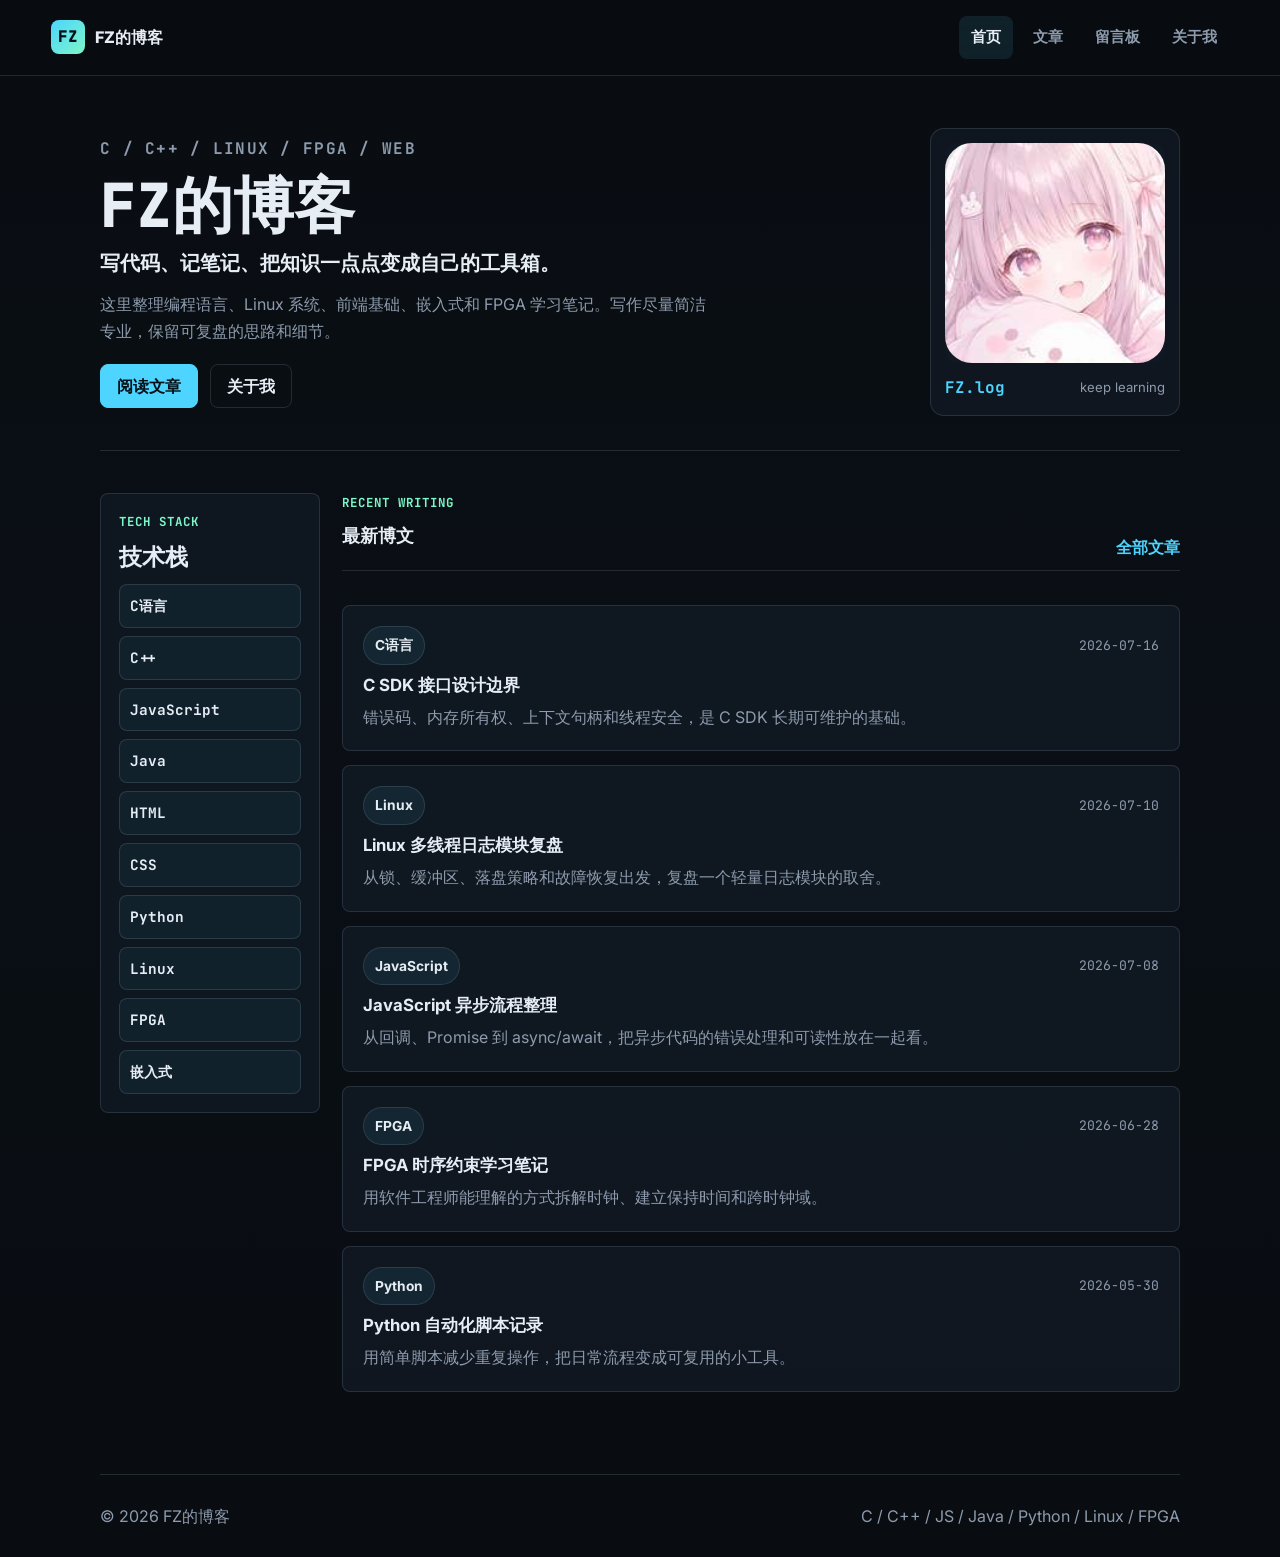
==== commit 8930bbd2: "Refactor static blog encoding and frontend interactions" ====
--- a/index.html
+++ b/index.html
@@ -3,25 +3,25 @@
 <head>
   <meta charset="UTF-8" />
   <meta name="viewport" content="width=device-width, initial-scale=1.0" />
-  <meta name="description" content="FZ&#30340;&#25216;&#26415;&#21338;&#23458;&#65292;&#35760;&#24405; C&#35821;&#35328;&#12289;C++&#12289;JavaScript&#12289;Java&#12289;HTML&#12289;CSS&#12289;Python&#12289;Linux &#21644; FPGA &#23398;&#20064;&#12290;" />
-  <title>FZ&#30340;&#21338;&#23458; | Tech Blog</title>
+  <meta name="description" content="FZ的技术博客，记录 C语言、C++、JavaScript、Java、HTML、CSS、Python、Linux 和 FPGA 学习。" />
+  <title>FZ的博客 | Tech Blog</title>
   <link rel="preconnect" href="https://fonts.googleapis.com" />
   <link rel="preconnect" href="https://fonts.gstatic.com" crossorigin />
-  <link href="https://fonts.googleapis.com/css2?family=Inter:wght@400;500;600;700;800&family=JetBrains+Mono:wght@400;500;700&display=swap" rel="stylesheet" />
+  <link href="https://fonts.googleapis.com/css2?family=Inter:wght@400;500;600;700;800&amp;family=JetBrains+Mono:wght@400;500;700&amp;display=swap" rel="stylesheet" />
   <link rel="stylesheet" href="styles.css" />
   <link rel="stylesheet" href="fz-overrides.css" />
 </head>
 <body>
   <header class="topbar">
-    <a class="brand" href="index.html" aria-label="FZ&#30340;&#21338;&#23458;&#39318;&#39029;"><span class="brand-mark">FZ</span><span>FZ&#30340;&#21338;&#23458;</span></a>
-    <button class="nav-toggle" type="button" aria-label="&#25171;&#24320;&#23548;&#33322;" data-nav-toggle>&#9776;</button>
+    <a class="brand" href="index.html" aria-label="FZ的博客首页"><span class="brand-mark">FZ</span><span>FZ的博客</span></a>
+    <button class="nav-toggle" type="button" aria-label="打开导航" data-nav-toggle>☰</button>
     <nav class="nav" data-nav>
-      <a class="active" href="index.html">&#39318;&#39029;</a>
-      <a href="articles.html">&#25991;&#31456;</a>
-      <a href="projects.html">&#30041;&#35328;&#26495;</a>
-      <a href="archive.html">&#24402;&#26723;</a>
-      <a href="about.html">&#20851;&#20110;&#25105;</a>
-      <a href="manage.html">&#26412;&#22320;&#31649;&#29702;</a>
+      <a class="active" href="index.html">首页</a>
+      <a href="articles.html">文章</a>
+      <a href="projects.html">留言板</a>
+
+      <a href="about.html">关于我</a>
+
     </nav>
   </header>
 
@@ -29,26 +29,26 @@
     <section class="hero-shell blog-intro avatar-intro">
       <div class="hero-copy">
         <p class="eyebrow">C / C++ / Linux / FPGA / Web</p>
-        <h1>FZ&#30340;&#21338;&#23458;</h1>
-        <p class="intro-line">&#20889;&#20195;&#30721;&#12289;&#35760;&#31508;&#35760;&#12289;&#25226;&#30693;&#35782;&#19968;&#28857;&#28857;&#21464;&#25104;&#33258;&#24049;&#30340;&#24037;&#20855;&#31665;&#12290;</p>
-        <p>&#36825;&#37324;&#25972;&#29702;&#32534;&#31243;&#35821;&#35328;&#12289;Linux &#31995;&#32479;&#12289;&#21069;&#31471;&#22522;&#30784;&#12289;&#23884;&#20837;&#24335;&#21644; FPGA &#23398;&#20064;&#31508;&#35760;&#12290;&#20889;&#20316;&#23613;&#37327;&#31616;&#27905;&#19987;&#19994;&#65292;&#20445;&#30041;&#21487;&#22797;&#30424;&#30340;&#24605;&#36335;&#21644;&#32454;&#33410;&#12290;</p>
+        <h1>FZ的博客</h1>
+        <p class="intro-line">写代码、记笔记、把知识一点点变成自己的工具箱。</p>
+        <p>这里整理编程语言、Linux 系统、前端基础、嵌入式和 FPGA 学习笔记。写作尽量简洁专业，保留可复盘的思路和细节。</p>
         <div class="hero-actions compact-actions">
-          <a class="btn primary" href="articles.html">&#38405;&#35835;&#25991;&#31456;</a>
-          <a class="btn ghost" href="about.html">&#20851;&#20110;&#25105;</a>
+          <a class="btn primary" href="articles.html">阅读文章</a>
+          <a class="btn ghost" href="about.html">关于我</a>
         </div>
       </div>
-      <aside class="avatar-card" aria-label="&#39318;&#39029;&#22836;&#20687;">
-        <img src="assets/home-avatar.svg" alt="&#20108;&#27425;&#20803;&#21345;&#36890;&#22899;&#29983;&#22836;&#20687;" />
+      <aside class="avatar-card" aria-label="首页头像">
+        <img src="assets/home-avatar.svg" alt="二次元卡通女生头像" />
         <div><strong>FZ.log</strong><span>keep learning</span></div>
       </aside>
     </section>
 
-    <section class="section home-layout" aria-label="&#39318;&#39029;&#20869;&#23481;">
-      <aside class="stack-sidebar" aria-label="&#25216;&#26415;&#26632;">
+    <section class="section home-layout" aria-label="首页内容">
+      <aside class="stack-sidebar" aria-label="技术栈">
         <p class="kicker">Tech Stack</p>
-        <h2>&#25216;&#26415;&#26632;</h2>
+        <h2>技术栈</h2>
         <div class="stack-list">
-          <a href="articles.html?category=C">C&#35821;&#35328;</a>
+          <a href="articles.html?category=C">C语言</a>
           <a href="articles.html?category=CPP">C++</a>
           <a href="articles.html?category=JavaScript">JavaScript</a>
           <a href="articles.html?category=Java">Java</a>
@@ -57,7 +57,7 @@
           <a href="articles.html?category=Python">Python</a>
           <a href="articles.html?category=Linux">Linux</a>
           <a href="articles.html?category=FPGA">FPGA</a>
-          <a href="articles.html?category=Embedded">&#23884;&#20837;&#24335;</a>
+          <a href="articles.html?category=Embedded">嵌入式</a>
         </div>
       </aside>
 
@@ -65,41 +65,41 @@
         <div class="section-head">
           <div>
             <p class="kicker">Recent Writing</p>
-            <h2>&#26368;&#26032;&#21338;&#25991;</h2>
+            <h2>最新博文</h2>
           </div>
-          <a class="text-link" href="articles.html">&#20840;&#37096;&#25991;&#31456;</a>
+          <a class="text-link" href="articles.html">全部文章</a>
         </div>
 
         <article class="blog-list-card">
-          <div><span class="pill">C&#35821;&#35328;</span><time>2026-07-16</time></div>
-          <h3><a href="article-c-api.html">C SDK &#25509;&#21475;&#35774;&#35745;&#36793;&#30028;</a></h3>
-          <p>&#38169;&#35823;&#30721;&#12289;&#20869;&#23384;&#25152;&#26377;&#26435;&#12289;&#19978;&#19979;&#25991;&#21477;&#26564;&#21644;&#32447;&#31243;&#23433;&#20840;&#65292;&#26159; C SDK &#38271;&#26399;&#21487;&#32500;&#25252;&#30340;&#22522;&#30784;&#12290;</p>
+          <div><span class="pill">C语言</span><time>2026-07-16</time></div>
+          <h3><a href="articles.html">C SDK 接口设计边界</a></h3>
+          <p>错误码、内存所有权、上下文句柄和线程安全，是 C SDK 长期可维护的基础。</p>
         </article>
         <article class="blog-list-card">
           <div><span class="pill">Linux</span><time>2026-07-10</time></div>
-          <h3><a href="article-linux-log.html">Linux &#22810;&#32447;&#31243;&#26085;&#24535;&#27169;&#22359;&#22797;&#30424;</a></h3>
-          <p>&#20174;&#38145;&#12289;&#32531;&#20914;&#21306;&#12289;&#33853;&#30424;&#31574;&#30053;&#21644;&#25925;&#38556;&#24674;&#22797;&#20986;&#21457;&#65292;&#22797;&#30424;&#19968;&#20010;&#36731;&#37327;&#26085;&#24535;&#27169;&#22359;&#30340;&#21462;&#33293;&#12290;</p>
+          <h3><a href="articles.html">Linux 多线程日志模块复盘</a></h3>
+          <p>从锁、缓冲区、落盘策略和故障恢复出发，复盘一个轻量日志模块的取舍。</p>
         </article>
         <article class="blog-list-card">
           <div><span class="pill">JavaScript</span><time>2026-07-08</time></div>
-          <h3><a href="article-writing.html">JavaScript &#24322;&#27493;&#27969;&#31243;&#25972;&#29702;</a></h3>
-          <p>&#20174;&#22238;&#35843;&#12289;Promise &#21040; async/await&#65292;&#25226;&#24322;&#27493;&#20195;&#30721;&#30340;&#38169;&#35823;&#22788;&#29702;&#21644;&#21487;&#35835;&#24615;&#25918;&#22312;&#19968;&#36215;&#30475;&#12290;</p>
+          <h3><a href="articles.html">JavaScript 异步流程整理</a></h3>
+          <p>从回调、Promise 到 async/await，把异步代码的错误处理和可读性放在一起看。</p>
         </article>
         <article class="blog-list-card">
           <div><span class="pill">FPGA</span><time>2026-06-28</time></div>
-          <h3><a href="article-fpga-timing.html">FPGA &#26102;&#24207;&#32422;&#26463;&#23398;&#20064;&#31508;&#35760;</a></h3>
-          <p>&#29992;&#36719;&#20214;&#24037;&#31243;&#24072;&#33021;&#29702;&#35299;&#30340;&#26041;&#24335;&#25286;&#35299;&#26102;&#38047;&#12289;&#24314;&#31435;&#20445;&#25345;&#26102;&#38388;&#21644;&#36328;&#26102;&#38047;&#22495;&#12290;</p>
+          <h3><a href="articles.html">FPGA 时序约束学习笔记</a></h3>
+          <p>用软件工程师能理解的方式拆解时钟、建立保持时间和跨时钟域。</p>
         </article>
         <article class="blog-list-card">
           <div><span class="pill">Python</span><time>2026-05-30</time></div>
-          <h3><a href="article-writing.html">Python &#33258;&#21160;&#21270;&#33050;&#26412;&#35760;&#24405;</a></h3>
-          <p>&#29992;&#31616;&#21333;&#33050;&#26412;&#20943;&#23569;&#37325;&#22797;&#25805;&#20316;&#65292;&#25226;&#26085;&#24120;&#27969;&#31243;&#21464;&#25104;&#21487;&#22797;&#29992;&#30340;&#23567;&#24037;&#20855;&#12290;</p>
+          <h3><a href="articles.html">Python 自动化脚本记录</a></h3>
+          <p>用简单脚本减少重复操作，把日常流程变成可复用的小工具。</p>
         </article>
       </div>
     </section>
   </main>
 
-  <footer class="footer"><span>&copy; 2026 FZ&#30340;&#21338;&#23458;</span><span>C / C++ / JS / Java / Python / Linux / FPGA</span></footer>
+  <footer class="footer"><span>© 2026 FZ的博客</span><span>C / C++ / JS / Java / Python / Linux / FPGA</span></footer>
   <script src="script.js"></script>
 </body>
 </html>
--- a/styles.css
+++ b/styles.css
@@ -1,3 +1,5 @@
+@charset "UTF-8";
+
 :root {
   color-scheme: dark;
   --bg: #090d12;
@@ -19,8 +21,15 @@
 html { scroll-behavior: smooth; }
 body { margin: 0; background: linear-gradient(180deg, #090d12 0%, #0a0f15 42%, #090d12 100%); color: var(--text); font-family: var(--sans); line-height: 1.65; }
 a { color: inherit; text-decoration: none; }
+a:focus-visible,
+button:focus-visible,
+input:focus-visible {
+  outline: 2px solid var(--accent);
+  outline-offset: 3px;
+}
 img { max-width: 100%; display: block; }
 .topbar { position: sticky; top: 0; z-index: 50; display: flex; align-items: center; justify-content: space-between; gap: 22px; padding: 16px clamp(18px, 4vw, 52px); background: rgba(9, 13, 18, .82); border-bottom: 1px solid var(--line); backdrop-filter: blur(18px); }
+.topbar.is-scrolled { background: rgba(9, 13, 18, .94); box-shadow: 0 10px 30px rgba(0, 0, 0, .24); }
 .brand { display: inline-flex; align-items: center; gap: 10px; font-weight: 800; letter-spacing: 0; }
 .brand-mark, .avatar { display: grid; place-items: center; background: linear-gradient(135deg, var(--accent), var(--accent-2)); color: #041018; font-family: var(--mono); font-weight: 800; }
 .brand-mark { width: 34px; height: 34px; border-radius: 8px; }
@@ -77,6 +86,7 @@
 .tag-cloud.large a { padding: 12px 15px; }
 .tag-cloud.vertical { align-items: flex-start; flex-direction: column; }
 .tag-cloud button { cursor: pointer; font-family: inherit; }
+.tag-cloud button.active { border-color: rgba(77, 212, 255, .65); background: rgba(77, 212, 255, .18); color: var(--accent); }
 .card-grid, .project-grid { display: grid; grid-template-columns: repeat(3, minmax(0, 1fr)); gap: 18px; }
 .post-card, .project-card { min-height: 230px; padding: 24px; display: flex; flex-direction: column; gap: 14px; }
 .post-card.featured { background: linear-gradient(135deg, rgba(77, 212, 255, .18), rgba(124, 247, 200, .08)); }
@@ -123,3 +133,4 @@
 .is-hidden { display: none !important; }
 @media (max-width: 900px) { .nav-toggle { display: inline-grid; place-items: center; } .nav { position: absolute; top: 66px; right: 18px; left: 18px; display: none; flex-direction: column; align-items: stretch; padding: 14px; border: 1px solid var(--line); border-radius: 8px; background: #0b1118; } .nav.open { display: flex; } .hero-shell, .blog-intro, .grid-2, .layout-sidebar, .article-layout, .about-hero { grid-template-columns: 1fr; } .sidebar, .toc { position: static; } .card-grid, .project-grid, .project-strip { grid-template-columns: 1fr; } .section-head, .article-nav, .footer { flex-direction: column; align-items: flex-start; } .blog-intro { padding-top: 36px; } .blog-intro h1 { font-size: clamp(2.1rem, 10vw, 3.2rem); } }
 @media (max-width: 560px) { main, .footer { width: min(100% - 24px, 1200px); } .topbar { padding-inline: 12px; } .brand span:last-child { display: none; } .hero-shell { min-height: auto; padding-top: 42px; } .metric-grid { grid-template-columns: 1fr; } .profile-panel { grid-template-columns: 1fr; } .archive-month a { grid-template-columns: 1fr; gap: 4px; } }
+@media (prefers-reduced-motion: reduce) { html { scroll-behavior: auto; } *, *::before, *::after { transition-duration: .01ms !important; animation-duration: .01ms !important; animation-iteration-count: 1 !important; } }
--- a/fz-overrides.css
+++ b/fz-overrides.css
@@ -1,31 +1,93 @@
+@charset "UTF-8";
+
 /* FZ blog refinements */
-h2 { font-size: clamp(1.25rem, 2vw, 1.75rem); }
+:root {
+  color-scheme: dark;
+  --bg: #090d12;
+  --panel: #111923;
+  --panel-2: #151f2b;
+  --text: #e7edf5;
+  --muted: #8d9bad;
+  --line: rgba(151, 169, 191, 0.18);
+  --accent: #4dd4ff;
+  --accent-2: #7cf7c8;
+  --warn: #f2b866;
+  --code: #071018;
+  --mono: "JetBrains Mono", Consolas, monospace;
+  --sans: Inter, system-ui, -apple-system, BlinkMacSystemFont, "Segoe UI", sans-serif;
+}
+body { margin: 0; background: linear-gradient(180deg, #090d12 0%, #0a0f15 42%, #090d12 100%); color: var(--text); font-family: var(--sans); line-height: 1.65; }
+a { color: inherit; text-decoration: none; }
+img { max-width: 100%; display: block; }
+.topbar { position: sticky; top: 0; z-index: 50; display: flex; align-items: center; justify-content: space-between; gap: 22px; padding: 16px clamp(18px, 4vw, 52px); background: rgba(9, 13, 18, .82); border-bottom: 1px solid var(--line); backdrop-filter: blur(18px); }
+.topbar.is-scrolled { background: rgba(9, 13, 18, .94); box-shadow: 0 10px 30px rgba(0, 0, 0, .24); }
+.brand { display: inline-flex; align-items: center; gap: 10px; font-weight: 800; letter-spacing: 0; color: var(--text); }
+.brand-mark, .avatar { display: grid; place-items: center; background: linear-gradient(135deg, var(--accent), var(--accent-2)); color: #041018; font-family: var(--mono); font-weight: 800; }
+.brand-mark { width: 34px; height: 34px; border-radius: 8px; }
+.nav { display: flex; align-items: center; gap: 8px; }
+.nav a { padding: 9px 12px; border-radius: 8px; color: var(--muted); font-size: .94rem; font-weight: 700; }
+.nav a:hover, .nav a.active { background: rgba(77, 212, 255, .1); color: var(--text); }
+.nav-toggle { display: none; width: 40px; height: 40px; border: 1px solid var(--line); border-radius: 8px; background: var(--panel); color: var(--text); }
+main { width: min(1080px, calc(100% - 36px)); margin: 0 auto; }
+.hero-shell { min-height: auto; display: grid; gap: clamp(28px, 6vw, 72px); padding: 52px 0 34px; border-bottom: 1px solid var(--line); }
+.blog-intro .hero-copy { max-width: 680px; color: var(--text); }
+.eyebrow, .kicker { margin: 0 0 12px; color: var(--accent-2); font-family: var(--mono); font-size: .78rem; font-weight: 700; letter-spacing: .08em; text-transform: uppercase; }
+h1, h2, h3, p { margin-top: 0; letter-spacing: 0; }
+h1 { margin-bottom: 8px; font-size: clamp(2.25rem, 5vw, 3.8rem); line-height: 1.04; font-family: var(--mono); font-weight: 800; }
+.hero-copy p { max-width: 680px; color: var(--muted); font-size: 1rem; }
+.intro-line { margin-bottom: 12px; color: var(--text) !important; font-size: clamp(1.05rem, 2vw, 1.28rem) !important; font-weight: 700; }
+.hero-actions, .search-row { display: flex; flex-wrap: wrap; gap: 12px; }
+.compact-actions { margin-top: 20px; }
+.btn { display: inline-flex; align-items: center; justify-content: center; min-height: 44px; border: 1px solid var(--line); border-radius: 8px; padding: 0 16px; font-weight: 800; cursor: pointer; }
+.btn.primary { background: var(--accent); border-color: var(--accent); color: #061018; }
+.btn.ghost { background: transparent; color: var(--text); }
+.section { width: auto; padding: 42px 0; }
+.page { padding: 52px 0 80px; }
+.page-title { padding: 52px 0 20px; max-width: 850px; }
+.page-title h1 { font-size: clamp(2.2rem, 5vw, 4.2rem); }
+.page-title p, .panel p, .blog-list-card p, .list-card p, li { color: var(--muted); }
+.section-head { display: flex; justify-content: space-between; align-items: end; gap: 22px; margin-bottom: 20px; padding-bottom: 10px; border-bottom: 1px solid var(--line); }
+.text-link { color: var(--accent); font-weight: 800; }
+.pill { display: inline-flex; border: 1px solid var(--line); border-radius: 999px; background: rgba(77, 212, 255, .08); color: var(--text); padding: 7px 11px; font-size: .86rem; font-weight: 700; }
+time { color: var(--muted); font-family: var(--mono); font-size: .82rem; }
+.grid-2 { display: grid; grid-template-columns: repeat(2, minmax(0, 1fr)); gap: 18px; }
+.panel { border: 1px solid var(--line); border-radius: 8px; background: rgba(17, 25, 35, .86); padding: 24px; }
+.about-hero { display: grid; grid-template-columns: 130px 1fr; gap: 26px; align-items: center; padding: 66px 0 26px; }
+.avatar.large { width: 110px; height: 110px; border-radius: 22px; font-size: 1.6rem; }
+.footer { display: flex; justify-content: space-between; gap: 18px; width: min(1080px, calc(100% - 36px)); margin: 40px auto 0; padding: 28px 0; border-top: 1px solid var(--line); color: var(--muted); }
+h2 { font-size: clamp(1.15rem, 1.8vw, 1.55rem); }
 h3 { font-size: 1.05rem; }
-.section-head h2 { font-size: clamp(1.2rem, 1.8vw, 1.55rem); }
-.list-card h2 { font-size: 1.18rem; }
-.project-card h2, .panel h2 { font-size: 1.15rem; }
-.avatar-intro { grid-template-columns: minmax(0, 1fr) 280px; align-items: center; }
-.avatar-card { border: 1px solid var(--line); border-radius: 16px; background: rgba(17, 25, 35, .78); padding: 18px; }
-.avatar-card img { width: 100%; aspect-ratio: 1; object-fit: cover; border-radius: 14px; background: #0b1220; }
-.avatar-card div { display: flex; justify-content: space-between; gap: 12px; align-items: center; margin-top: 14px; }
+.section-head h2, .list-card h2, .project-card h2, .panel h2 { font-size: 1.12rem; }
+.avatar-intro { grid-template-columns: minmax(0, 1fr) 250px; align-items: center; }
+.avatar-card { border: 1px solid var(--line); border-radius: 14px; background: rgba(17, 25, 35, .78); padding: 14px; }
+.avatar-card img { width: 100%; aspect-ratio: 1; object-fit: cover; border-radius: 12px; background: #0b1220; }
+.avatar-card div { display: flex; justify-content: space-between; gap: 12px; align-items: center; margin-top: 12px; }
 .avatar-card strong { font-family: var(--mono); color: var(--accent); }
-.avatar-card span { color: var(--muted); font-size: .85rem; }
-.stack-section { padding-top: 34px; }
-.stack-grid { display: grid; grid-template-columns: repeat(5, minmax(0, 1fr)); gap: 10px; }
-.stack-grid a { min-height: 52px; display: grid; place-items: center; border: 1px solid var(--line); border-radius: 10px; background: rgba(77, 212, 255, .06); font-family: var(--mono); font-weight: 700; color: var(--text); }
-.stack-grid a:hover { border-color: rgba(77, 212, 255, .55); background: rgba(77, 212, 255, .12); }
-.calm-grid .post-card { min-height: 200px; }
-.message-layout { display: grid; grid-template-columns: 320px 1fr; gap: 18px; align-items: stretch; }
-.photo-wall, .portrait-card { border: 1px solid var(--line); border-radius: 14px; overflow: hidden; background: var(--panel); }
-.photo-wall img { width: 100%; height: 100%; min-height: 360px; object-fit: cover; }
-.message-cards, .guestbook { display: grid; gap: 12px; }
-.message-cards article, .guestbook article { border: 1px solid var(--line); border-radius: 14px; background: rgba(255,255,255,.035); padding: 18px; }
-.message-cards span { display: inline-grid; place-items: center; width: 34px; height: 34px; border-radius: 50%; background: rgba(124,247,200,.14); color: var(--accent-2); font-family: var(--mono); font-weight: 800; margin-bottom: 12px; }
-.message-cards p, .guestbook p { margin-bottom: 0; color: var(--text); }
-.mood-board { display: grid; grid-template-columns: 360px 1fr; gap: 18px; }
-.portrait-card img { width: 100%; aspect-ratio: 4/5; object-fit: cover; }
-.portrait-card div { padding: 16px; display: grid; gap: 4px; }
-.portrait-card strong { color: var(--accent); font-family: var(--mono); }
-.portrait-card span { color: var(--muted); }
-@media (max-width: 900px) { .avatar-intro, .message-layout, .mood-board { grid-template-columns: 1fr; } .avatar-card { max-width: 320px; } .stack-grid { grid-template-columns: repeat(2, minmax(0, 1fr)); } }
-@media (max-width: 560px) { .stack-grid { grid-template-columns: 1fr; } .avatar-card { max-width: none; } }
+.avatar-card span { color: var(--muted); font-size: .82rem; }
+.home-layout { display: grid; grid-template-columns: 220px minmax(0, 1fr); gap: 22px; align-items: start; }
+.stack-sidebar { position: sticky; top: 92px; border: 1px solid var(--line); border-radius: 8px; padding: 18px; background: rgba(17,25,35,.82); }
+.stack-sidebar h2 { margin: 0 0 14px; }
+.stack-list { display: grid; gap: 8px; }
+.stack-list a { border: 1px solid var(--line); border-radius: 8px; padding: 9px 10px; background: rgba(77,212,255,.06); color: var(--text); font-family: var(--mono); font-size: .9rem; font-weight: 700; }
+.stack-list a:hover, .stack-list a:focus-visible { border-color: rgba(77,212,255,.55); background: rgba(77,212,255,.12); }
+.home-feed { display: grid; gap: 14px; min-width: 0; }
+.blog-list-card { border: 1px solid var(--line); border-radius: 8px; background: rgba(17,25,35,.86); padding: 20px; }
+.blog-list-card > div { display: flex; justify-content: space-between; gap: 12px; align-items: center; margin-bottom: 10px; }
+.blog-list-card h3 { margin-bottom: 8px; }
+.blog-list-card p { margin-bottom: 0; color: var(--muted); }
+.guestbook-list { display: grid; gap: 14px; }
+.message-post { border: 1px solid var(--line); border-radius: 10px; background: rgba(17,25,35,.86); overflow: hidden; }
+.message-post summary { display: grid; grid-template-columns: 112px 1fr; gap: 14px; align-items: center; padding: 18px 20px; cursor: pointer; list-style: none; }
+.message-post summary::-webkit-details-marker { display: none; }
+.message-post summary::after { content: "+"; justify-self: end; color: var(--accent); font-family: var(--mono); font-weight: 800; }
+.message-post[open] summary::after { content: "-"; }
+.message-post summary span { color: var(--muted); font-family: var(--mono); font-size: .82rem; }
+.message-post summary strong { color: var(--text); font-size: 1rem; }
+.message-body { display: grid; gap: 14px; padding: 0 20px 20px 146px; }
+.message-body p { margin-bottom: 0; color: var(--muted); }
+.message-body img { width: 100%; aspect-ratio: 16 / 7; object-fit: cover; border: 1px solid var(--line); border-radius: 8px; }
+.contact-links { display: grid; gap: 10px; }
+.contact-links a { color: var(--accent); font-weight: 800; overflow-wrap: anywhere; }
+@media (max-width: 900px) { .avatar-intro, .home-layout { grid-template-columns: 1fr; } .avatar-card { max-width: 280px; } .stack-sidebar { position: static; } .stack-list { grid-template-columns: repeat(2, minmax(0, 1fr)); } .message-body { padding-left: 20px; } }
+@media (max-width: 560px) { .avatar-card { max-width: none; } .stack-list { grid-template-columns: 1fr; } .message-post summary { grid-template-columns: 1fr; } .message-body img { aspect-ratio: 4 / 3; } }
+@media (prefers-reduced-motion: reduce) { html { scroll-behavior: auto; } *, *::before, *::after { transition-duration: .01ms !important; animation-duration: .01ms !important; animation-iteration-count: 1 !important; } }
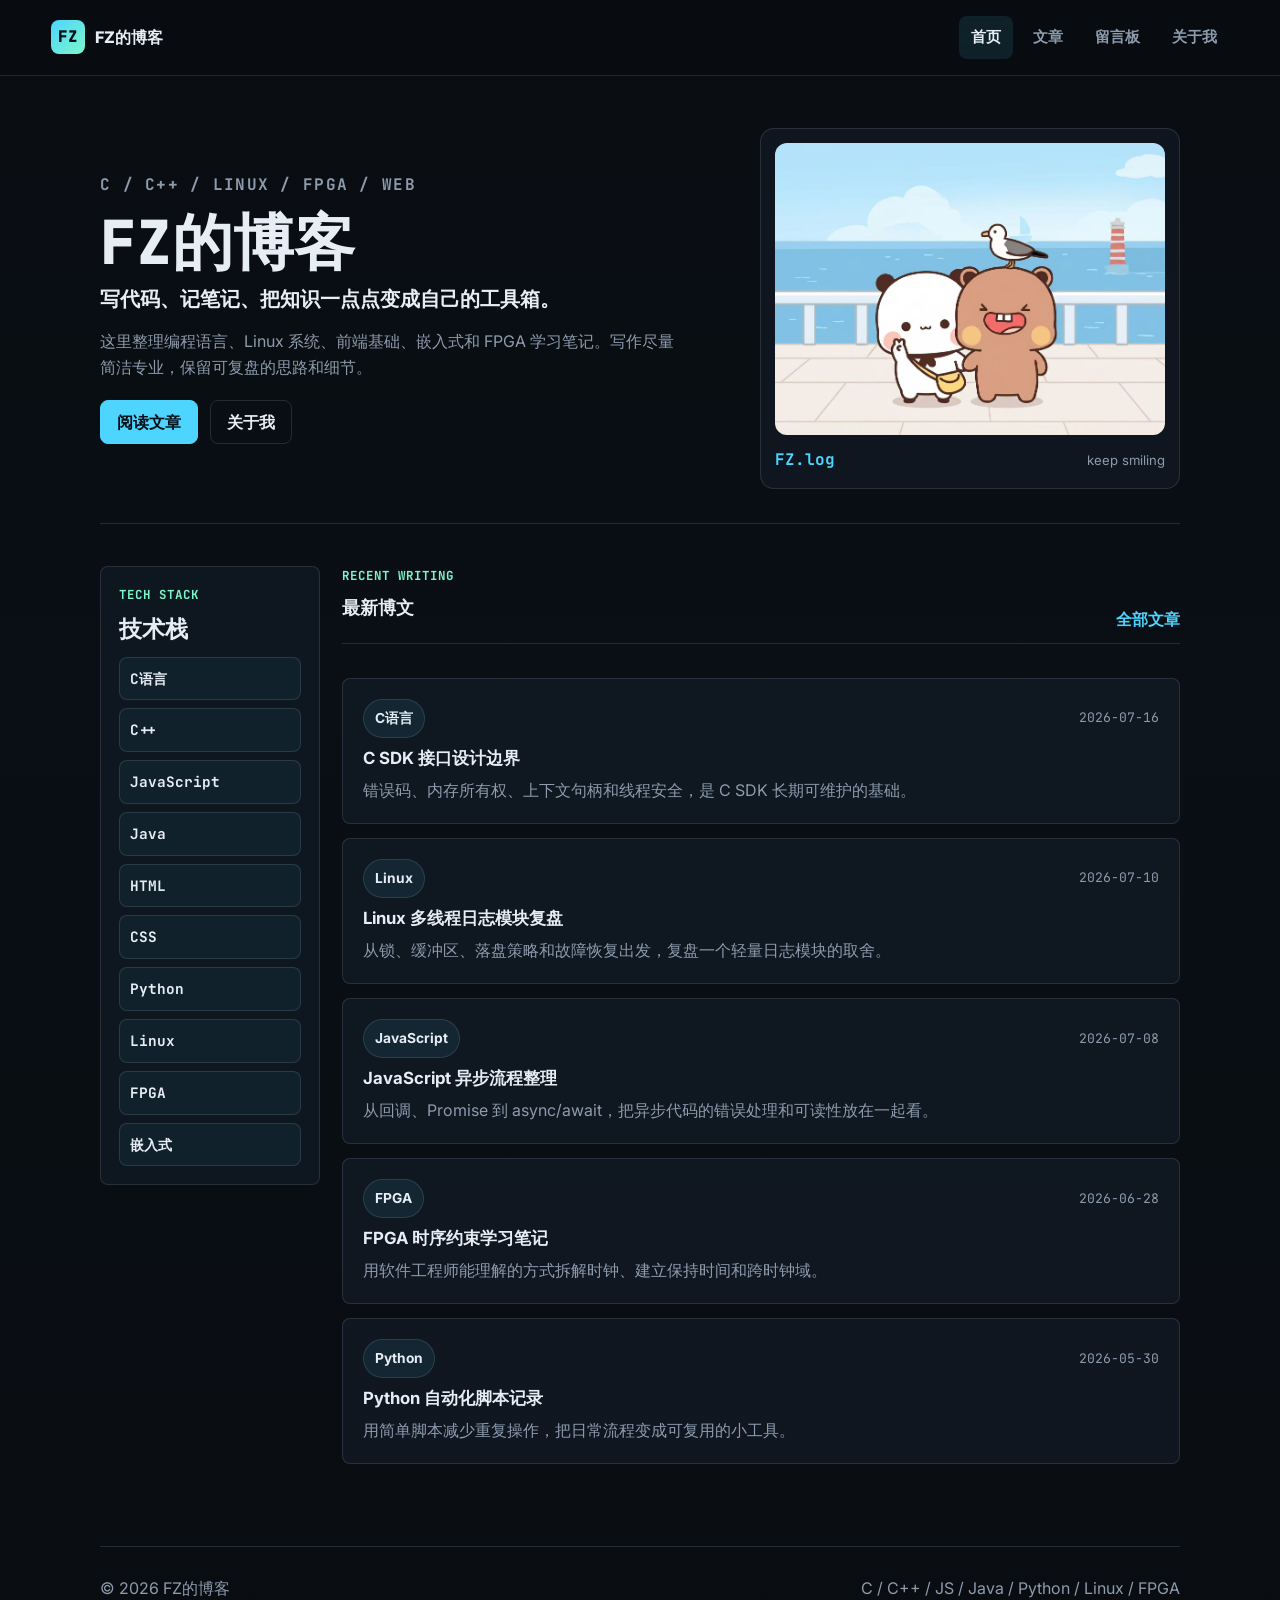
==== commit 3dd2b422: "Add local guestbook posting and update home image" ====
--- a/index.html
+++ b/index.html
@@ -38,8 +38,8 @@
         </div>
       </div>
       <aside class="avatar-card" aria-label="首页头像">
-        <img src="assets/home-avatar.svg" alt="二次元卡通女生头像" />
-        <div><strong>FZ.log</strong><span>keep learning</span></div>
+        <img src="assets/home-friends.png" alt="海边栏杆旁的熊猫和棕熊卡通插画" />
+        <div><strong>FZ.log</strong><span>keep smiling</span></div>
       </aside>
     </section>
 
--- a/fz-overrides.css
+++ b/fz-overrides.css
@@ -58,9 +58,9 @@
 h2 { font-size: clamp(1.15rem, 1.8vw, 1.55rem); }
 h3 { font-size: 1.05rem; }
 .section-head h2, .list-card h2, .project-card h2, .panel h2 { font-size: 1.12rem; }
-.avatar-intro { grid-template-columns: minmax(0, 1fr) 250px; align-items: center; }
+.avatar-intro { grid-template-columns: minmax(0, 1fr) minmax(280px, 420px); align-items: center; }
 .avatar-card { border: 1px solid var(--line); border-radius: 14px; background: rgba(17, 25, 35, .78); padding: 14px; }
-.avatar-card img { width: 100%; aspect-ratio: 1; object-fit: cover; border-radius: 12px; background: #0b1220; }
+.avatar-card img { width: 100%; aspect-ratio: 4 / 3; object-fit: cover; border-radius: 12px; background: #0b1220; }
 .avatar-card div { display: flex; justify-content: space-between; gap: 12px; align-items: center; margin-top: 12px; }
 .avatar-card strong { font-family: var(--mono); color: var(--accent); }
 .avatar-card span { color: var(--muted); font-size: .82rem; }
@@ -76,6 +76,16 @@
 .blog-list-card h3 { margin-bottom: 8px; }
 .blog-list-card p { margin-bottom: 0; color: var(--muted); }
 .guestbook-list { display: grid; gap: 14px; }
+.guestbook-composer { padding-bottom: 18px; }
+.message-form { display: grid; gap: 16px; border: 1px solid var(--line); border-radius: 10px; background: rgba(17,25,35,.86); padding: 20px; }
+.message-form label { display: grid; gap: 8px; color: var(--text); font-weight: 800; }
+.message-form input[type="text"], .message-form textarea, .message-form input[type="file"] { width: 100%; border: 1px solid var(--line); border-radius: 8px; background: #071018; color: var(--text); padding: 12px 14px; font: inherit; }
+.message-form textarea { resize: vertical; min-height: 132px; }
+.message-preview { display: grid; gap: 12px; justify-items: start; }
+.message-preview img { width: min(100%, 520px); max-height: 320px; object-fit: cover; border: 1px solid var(--line); border-radius: 8px; }
+.composer-actions { display: flex; justify-content: space-between; gap: 14px; align-items: center; }
+.composer-actions p { margin: 0; color: var(--muted); }
+[data-local-messages] { display: grid; gap: 14px; }
 .message-post { border: 1px solid var(--line); border-radius: 10px; background: rgba(17,25,35,.86); overflow: hidden; }
 .message-post summary { display: grid; grid-template-columns: 112px 1fr; gap: 14px; align-items: center; padding: 18px 20px; cursor: pointer; list-style: none; }
 .message-post summary::-webkit-details-marker { display: none; }
@@ -89,5 +99,5 @@
 .contact-links { display: grid; gap: 10px; }
 .contact-links a { color: var(--accent); font-weight: 800; overflow-wrap: anywhere; }
 @media (max-width: 900px) { .avatar-intro, .home-layout { grid-template-columns: 1fr; } .avatar-card { max-width: 280px; } .stack-sidebar { position: static; } .stack-list { grid-template-columns: repeat(2, minmax(0, 1fr)); } .message-body { padding-left: 20px; } }
-@media (max-width: 560px) { .avatar-card { max-width: none; } .stack-list { grid-template-columns: 1fr; } .message-post summary { grid-template-columns: 1fr; } .message-body img { aspect-ratio: 4 / 3; } }
+@media (max-width: 560px) { .avatar-card { max-width: none; } .stack-list { grid-template-columns: 1fr; } .message-post summary { grid-template-columns: 1fr; } .message-body img { aspect-ratio: 4 / 3; } .composer-actions { align-items: stretch; flex-direction: column; } .composer-actions .btn { width: 100%; } }
 @media (prefers-reduced-motion: reduce) { html { scroll-behavior: auto; } *, *::before, *::after { transition-duration: .01ms !important; animation-duration: .01ms !important; animation-iteration-count: 1 !important; } }
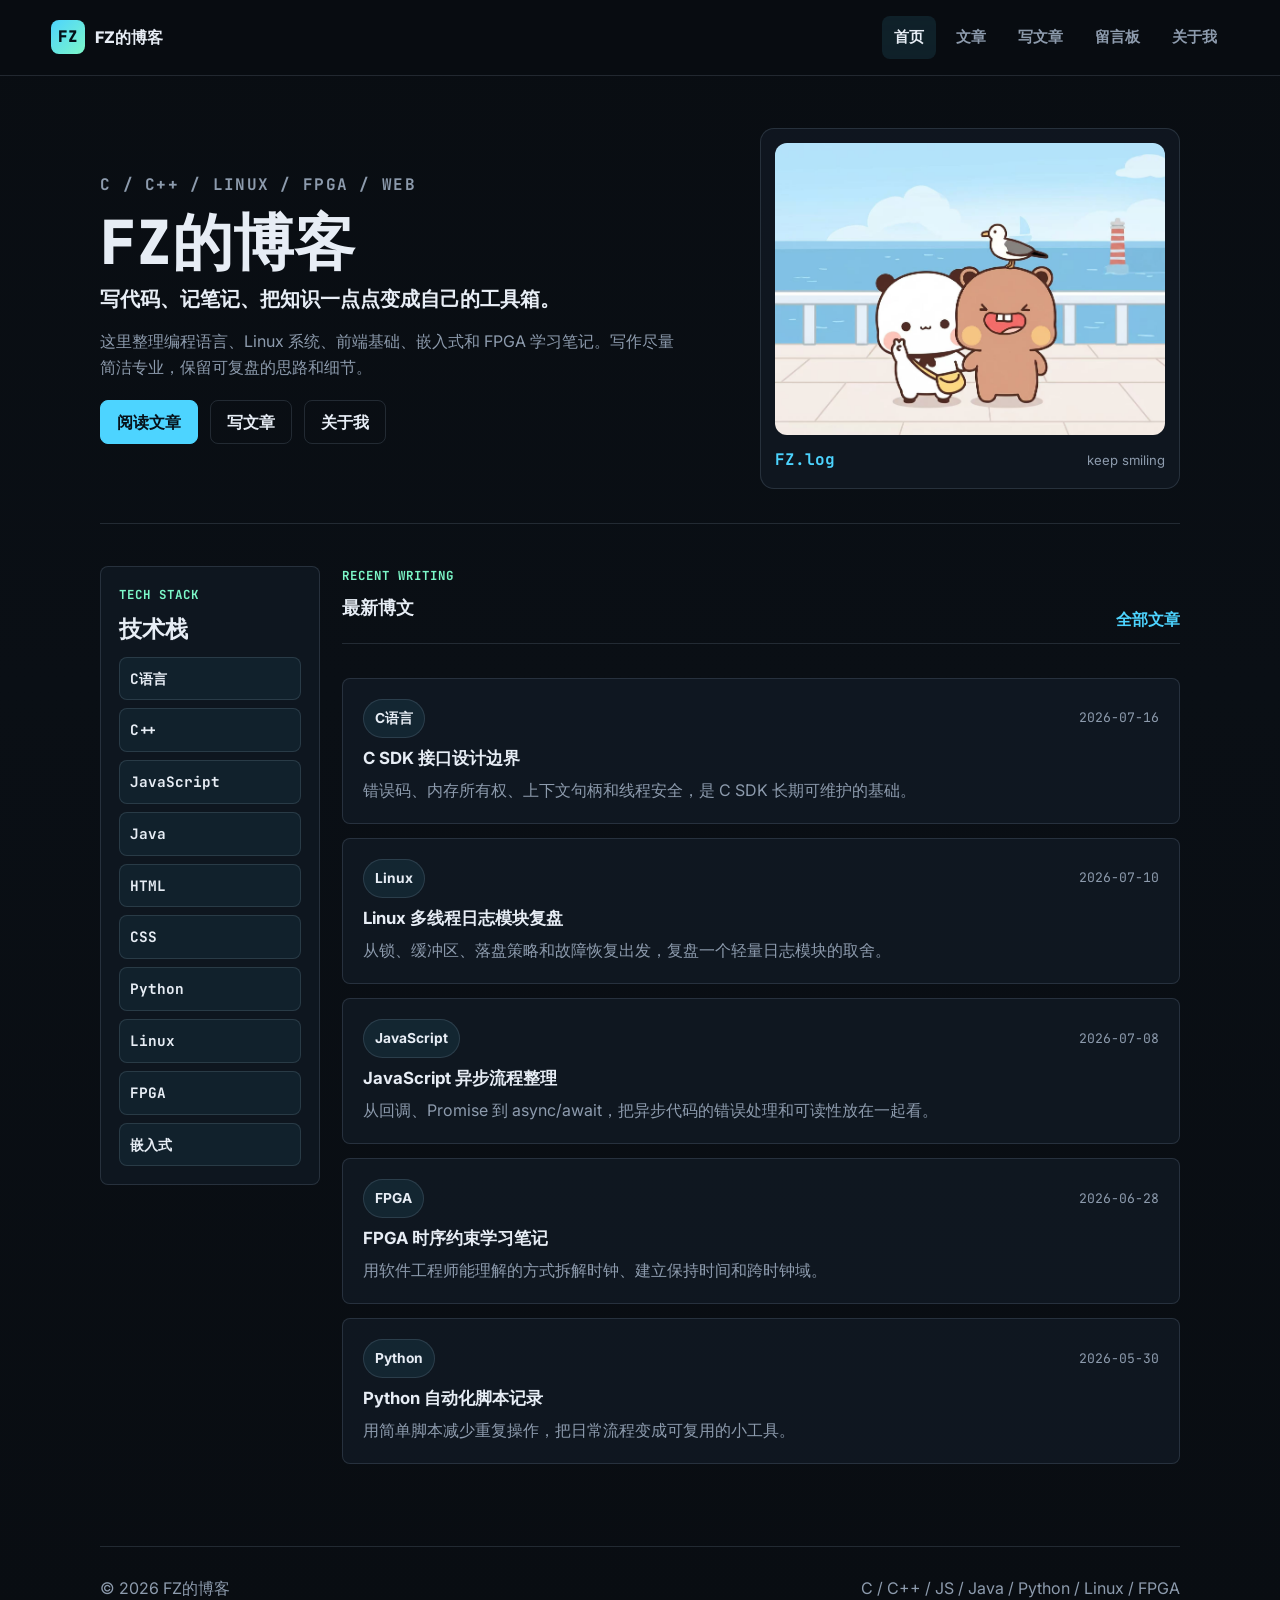
==== commit 141cfbd0: "Add frontend post writer" ====
--- a/index.html
+++ b/index.html
@@ -18,6 +18,7 @@
     <nav class="nav" data-nav>
       <a class="active" href="index.html">首页</a>
       <a href="articles.html">文章</a>
+      <a href="write.html">写文章</a>
       <a href="projects.html">留言板</a>
 
       <a href="about.html">关于我</a>
@@ -34,6 +35,7 @@
         <p>这里整理编程语言、Linux 系统、前端基础、嵌入式和 FPGA 学习笔记。写作尽量简洁专业，保留可复盘的思路和细节。</p>
         <div class="hero-actions compact-actions">
           <a class="btn primary" href="articles.html">阅读文章</a>
+          <a class="btn ghost" href="write.html">写文章</a>
           <a class="btn ghost" href="about.html">关于我</a>
         </div>
       </div>
--- a/fz-overrides.css
+++ b/fz-overrides.css
@@ -95,9 +95,45 @@
 .message-post summary strong { color: var(--text); font-size: 1rem; }
 .message-body { display: grid; gap: 14px; padding: 0 20px 20px 146px; }
 .message-body p { margin-bottom: 0; color: var(--muted); }
-.message-body img { width: 100%; aspect-ratio: 16 / 7; object-fit: cover; border: 1px solid var(--line); border-radius: 8px; }
+.message-body img { width: min(100%, 760px); height: auto; max-height: 720px; object-fit: contain; border: 1px solid var(--line); border-radius: 8px; background: rgba(7,16,24,.72); }
+.message-empty { border: 1px dashed var(--line); border-radius: 10px; background: rgba(17,25,35,.68); color: var(--muted); padding: 20px; }
+.message-form button:disabled { cursor: not-allowed; opacity: .62; }
+.writer-note { margin-top: 18px; border-top: 1px solid var(--line); padding-top: 16px; }
+.writer-note p:last-child { margin-bottom: 0; color: var(--muted); font-size: .9rem; }
+.writer-note .text-link { display: inline-flex; margin-top: 10px; }
+.writer-title { display: flex; justify-content: space-between; gap: 18px; align-items: end; max-width: none; }
+.writer-title > div { max-width: 760px; }
+.writer-layout { display: grid; grid-template-columns: minmax(0, 1.1fr) minmax(320px, .9fr); gap: 22px; align-items: start; }
+.writer-form, .writer-preview { border: 1px solid var(--line); border-radius: 10px; background: rgba(17,25,35,.86); padding: 20px; }
+.writer-form { display: grid; gap: 16px; }
+.writer-form label { display: grid; gap: 8px; color: var(--text); font-weight: 800; }
+.writer-form input, .writer-form textarea, .writer-form select { width: 100%; border: 1px solid var(--line); border-radius: 8px; background: #071018; color: var(--text); padding: 12px 14px; font: inherit; }
+.writer-form textarea { resize: vertical; }
+.writer-form select { appearance: none; }
+.writer-grid { display: grid; grid-template-columns: repeat(2, minmax(0, 1fr)); gap: 14px; }
+.writer-preview { position: sticky; top: 92px; max-height: calc(100vh - 112px); overflow: auto; }
+.writer-preview .section-head { margin-bottom: 16px; }
+.preview-hero h1 { font-size: clamp(1.7rem, 3vw, 2.4rem); }
+.article-image.inline-image { margin: 18px 0; }
+.article-meta { display: flex; flex-wrap: wrap; gap: 10px; align-items: center; color: var(--muted); }
+.article-meta span { border: 1px solid var(--line); border-radius: 999px; padding: 4px 9px; background: rgba(77,212,255,.06); font-size: .78rem; font-weight: 700; }
+.article-body.solo { max-width: 820px; }
+.article-body a { color: var(--accent); font-weight: 800; }
+.article-body ul { color: var(--muted); }
+.article-body pre { border: 1px solid var(--line); background: #071018; }
+.comments-section { max-width: 820px; }
+.comment-form { display: grid; gap: 14px; border: 1px solid var(--line); border-radius: 10px; background: rgba(17,25,35,.86); padding: 20px; }
+.comment-form label { display: grid; gap: 8px; color: var(--text); font-weight: 800; }
+.comment-form input, .comment-form textarea { width: 100%; border: 1px solid var(--line); border-radius: 8px; background: #071018; color: var(--text); padding: 12px 14px; font: inherit; }
+.comment-form textarea { resize: vertical; min-height: 112px; }
+.comment-form button:disabled { cursor: not-allowed; opacity: .62; }
+.comments-list { display: grid; gap: 12px; margin-top: 18px; }
+.comment-card { border: 1px solid var(--line); border-radius: 10px; background: rgba(17,25,35,.82); padding: 16px; }
+.comment-card div { display: flex; flex-wrap: wrap; justify-content: space-between; gap: 10px; margin-bottom: 10px; }
+.comment-card strong { color: var(--text); }
+.comment-card p { margin-bottom: 0; color: var(--muted); white-space: pre-wrap; }
 .contact-links { display: grid; gap: 10px; }
 .contact-links a { color: var(--accent); font-weight: 800; overflow-wrap: anywhere; }
-@media (max-width: 900px) { .avatar-intro, .home-layout { grid-template-columns: 1fr; } .avatar-card { max-width: 280px; } .stack-sidebar { position: static; } .stack-list { grid-template-columns: repeat(2, minmax(0, 1fr)); } .message-body { padding-left: 20px; } }
-@media (max-width: 560px) { .avatar-card { max-width: none; } .stack-list { grid-template-columns: 1fr; } .message-post summary { grid-template-columns: 1fr; } .message-body img { aspect-ratio: 4 / 3; } .composer-actions { align-items: stretch; flex-direction: column; } .composer-actions .btn { width: 100%; } }
+@media (max-width: 900px) { .avatar-intro, .home-layout, .writer-layout { grid-template-columns: 1fr; } .avatar-card { max-width: 280px; } .stack-sidebar, .writer-preview { position: static; max-height: none; } .stack-list { grid-template-columns: repeat(2, minmax(0, 1fr)); } .message-body { padding-left: 20px; } .writer-title { align-items: start; flex-direction: column; } }
+@media (max-width: 560px) { .avatar-card { max-width: none; } .stack-list, .writer-grid { grid-template-columns: 1fr; } .message-post summary { grid-template-columns: 1fr; } .composer-actions { align-items: stretch; flex-direction: column; } .composer-actions .btn { width: 100%; } }
 @media (prefers-reduced-motion: reduce) { html { scroll-behavior: auto; } *, *::before, *::after { transition-duration: .01ms !important; animation-duration: .01ms !important; animation-iteration-count: 1 !important; } }
